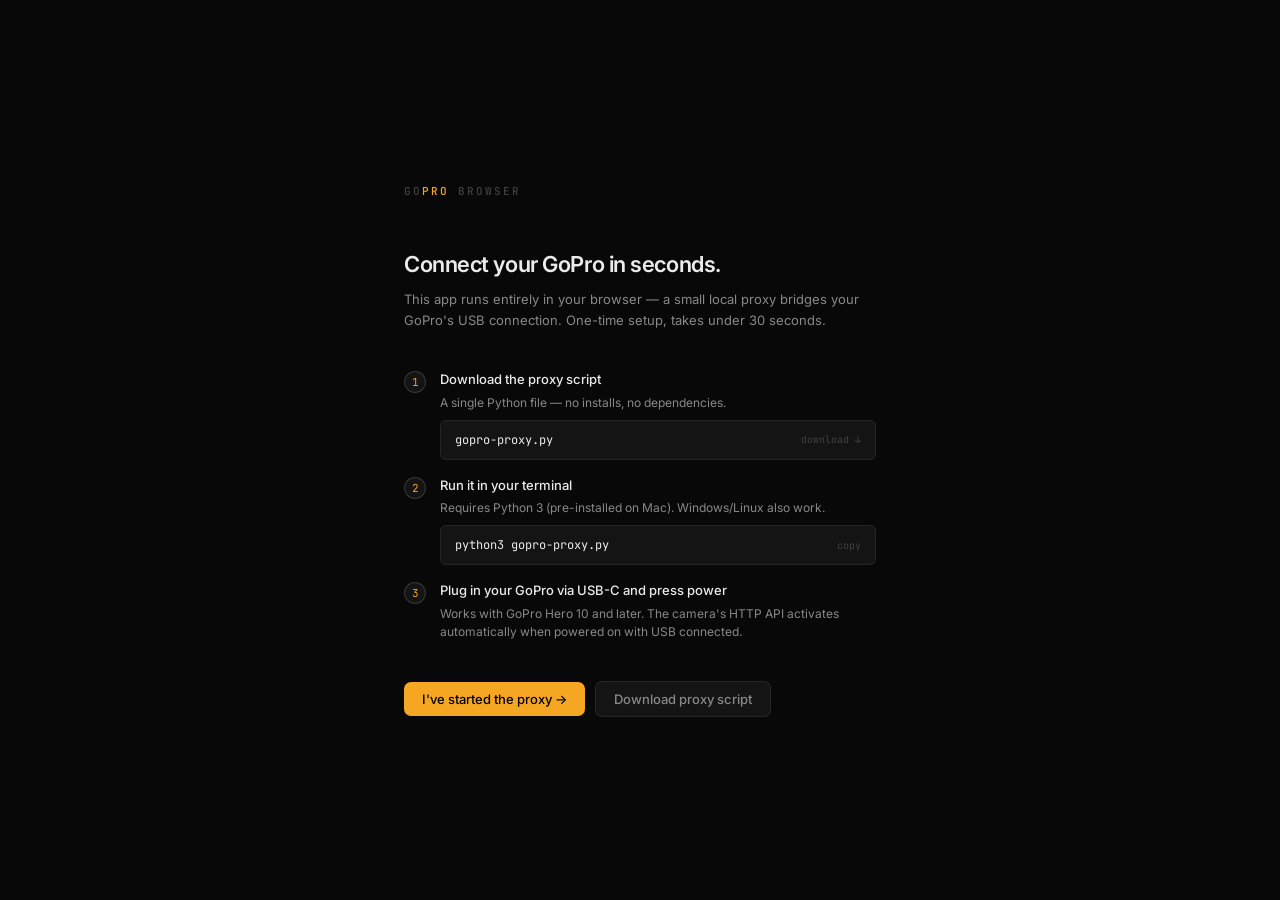
==== gopro-browser.html @ 542e5ae2 "Initial commit: GoPro Browser" ====
<!DOCTYPE html>
<html lang="en">
<head>
<meta charset="UTF-8">
<meta name="viewport" content="width=device-width, initial-scale=1.0">
<title>GoPro Browser</title>
<link rel="preconnect" href="https://fonts.googleapis.com">
<link href="https://fonts.googleapis.com/css2?family=Inter:wght@300;400;500;600&family=JetBrains+Mono:wght@300;400;500&display=swap" rel="stylesheet">
<style>
*,*::before,*::after{box-sizing:border-box;margin:0;padding:0}
:root{
  --bg:#080808;--surface:#0e0e0e;--elevated:#141414;--raised:#1a1a1a;
  --border:rgba(255,255,255,0.07);--border-hi:rgba(255,255,255,0.14);
  --text:#ebebeb;--text2:#888;--text3:#404040;
  --accent:#f5a623;--accent-lo:rgba(245,166,35,0.1);--accent-md:rgba(245,166,35,0.22);
  --green:#34d399;--red:#f87171;--blue:#60a5fa;
  --sans:'Inter',system-ui,sans-serif;--mono:'JetBrains Mono','SF Mono',monospace;
}
html,body{height:100%;background:var(--bg);color:var(--text);font-family:var(--sans);font-size:13px;line-height:1.5;-webkit-font-smoothing:antialiased}
button{font-family:var(--sans);cursor:pointer}

/* APP */
#app{display:grid;grid-template-rows:52px 1fr;height:100vh;overflow:hidden}

/* TOPBAR */
#topbar{display:flex;align-items:center;gap:2px;padding:0 16px;border-bottom:1px solid var(--border);background:var(--surface);user-select:none;z-index:10;flex-shrink:0}
#logo{display:flex;align-items:center;gap:8px;font-family:var(--mono);font-size:11px;font-weight:500;letter-spacing:.12em;color:var(--text);margin-right:12px;flex-shrink:0}
#logo .dot{width:7px;height:7px;border-radius:50%;background:var(--text3);transition:background .4s;flex-shrink:0}
#logo .dot.live{background:var(--accent);animation:pulse 2s ease-in-out infinite}
@keyframes pulse{0%,100%{box-shadow:0 0 0 0 rgba(245,166,35,.4)}50%{box-shadow:0 0 0 5px rgba(245,166,35,0)}}
.tb-sep{width:1px;height:18px;background:var(--border);margin:0 8px;flex-shrink:0}
#conn-status{display:flex;align-items:center;gap:6px;font-size:12px;color:var(--text2)}
#conn-status .indicator{width:5px;height:5px;border-radius:50%;background:var(--text3);transition:background .3s}
#conn-status.connected .indicator{background:var(--green);box-shadow:0 0 8px rgba(52,211,153,.5)}
#conn-status.error .indicator{background:var(--red)}
#conn-status.connected #conn-label{color:var(--text)}
#conn-status.error #conn-label{color:var(--red)}

/* LIVE STATUS (topbar) */
#live-status{display:none;align-items:center;gap:0;margin:0 4px}
#live-status.show{display:flex}
.live-chip{display:flex;align-items:center;gap:5px;font-family:var(--mono);font-size:10px;color:var(--text2);padding:3px 8px;border-radius:4px}
.live-chip.rec-active{color:var(--red)}
.rec-dot{width:6px;height:6px;border-radius:50%;background:var(--text3)}
.rec-dot.active{background:var(--red);animation:blink 1s step-end infinite}
@keyframes blink{0%,100%{opacity:1}50%{opacity:.3}}
.live-sep{width:1px;height:12px;background:var(--border);margin:0 2px}

.tb-spacer{flex:1}
.tb-btn{display:flex;align-items:center;gap:5px;font-size:12px;color:var(--text2);background:none;border:none;padding:6px 10px;border-radius:6px;transition:all .15s;white-space:nowrap}
.tb-btn:hover{color:var(--text);background:var(--elevated)}
.tb-btn.primary{color:#000;background:var(--accent);font-weight:500}
.tb-btn.primary:hover{background:#e89b1a}
.tb-btn.danger{color:var(--red);border:1px solid rgba(248,113,113,.2)}
.tb-btn.danger:hover{background:rgba(248,113,113,.08)}
.tb-btn svg{width:13px;height:13px;flex-shrink:0}
.tb-btn:disabled{opacity:.3;cursor:not-allowed}
#btn-shutter{color:var(--red);border:1px solid rgba(248,113,113,.25)}
#btn-shutter:hover{background:rgba(248,113,113,.08)}
#btn-shutter.recording{background:var(--red);color:#fff;border-color:transparent}
#btn-shutter.recording:hover{background:#e05252}

/* MAIN */
#main{display:grid;grid-template-columns:204px 1fr;overflow:hidden}

/* SIDEBAR */
#sidebar{border-right:1px solid var(--border);background:var(--surface);display:flex;flex-direction:column;overflow:hidden}
.sb-section{padding:16px 14px 10px}
.sb-label{font-size:10px;font-weight:600;text-transform:uppercase;letter-spacing:.1em;color:var(--text3);margin-bottom:8px}
.sb-row{display:flex;justify-content:space-between;align-items:center;padding:4px 0}
.sb-row .k{font-size:12px;color:var(--text2)}
.sb-row .v{font-family:var(--mono);font-size:11px;color:var(--text)}
.sb-div{height:1px;background:var(--border)}

/* STORAGE VIZ */
#storage-wrap{padding:12px 14px 10px}
#storage-bar{height:4px;background:var(--elevated);border-radius:99px;overflow:hidden;display:flex;margin-bottom:8px}
#sb-vid-bar{background:var(--blue);height:100%;transition:width .5s}
#sb-pic-bar{background:var(--green);height:100%;transition:width .5s}
#sb-lrv-bar{background:var(--accent);height:100%;transition:width .5s}
#storage-legend{display:flex;flex-direction:column;gap:3px}
.storage-row{display:flex;justify-content:space-between;font-family:var(--mono);font-size:10px;color:var(--text2)}
.storage-dot{display:inline-block;width:6px;height:6px;border-radius:50%;margin-right:4px;vertical-align:middle}

/* FILTER */
#filter-bar{padding:10px 10px 8px}
.filter-btn{display:flex;align-items:center;justify-content:space-between;width:100%;padding:6px 8px;border-radius:6px;cursor:pointer;background:none;border:none;color:var(--text2);font-family:var(--sans);font-size:12px;text-align:left;transition:all .12s;margin-bottom:1px}
.filter-btn:hover{background:var(--elevated);color:var(--text)}
.filter-btn.active{background:var(--accent-lo);color:var(--accent)}
.filter-btn .count{font-family:var(--mono);font-size:10px;color:var(--text3)}
.filter-btn.active .count{color:var(--accent)}

/* SIDEBAR BOTTOM */
#sb-bottom{margin-top:auto;padding:12px 14px;border-top:1px solid var(--border);font-family:var(--mono);font-size:10px;color:var(--text3);line-height:1.9}
#sb-bottom a{color:var(--text3);text-decoration:none}
#sb-bottom a:hover{color:var(--text2)}

/* CONTENT */
#content{display:flex;flex-direction:column;overflow:hidden;background:var(--bg)}

/* SELECTION BAR */
#sel-bar{display:none;align-items:center;gap:8px;padding:7px 16px;background:var(--accent-lo);border-bottom:1px solid var(--accent-md);flex-shrink:0}
#sel-bar.show{display:flex}
.sel-count{font-size:12px;color:var(--accent);font-weight:500;margin-right:auto}
.sel-btn{font-size:11px;background:none;border-radius:5px;padding:4px 10px;transition:all .12s;border:1px solid var(--border)}
.sel-btn.dl{color:var(--accent);border-color:var(--accent-md)}
.sel-btn.dl:hover{background:var(--accent-md)}
.sel-btn.del{color:var(--red);border-color:rgba(248,113,113,.25)}
.sel-btn.del:hover{background:rgba(248,113,113,.08)}
.sel-btn.clr{color:var(--text2)}
.sel-btn.clr:hover{color:var(--text)}
#prefix-wrap{display:flex;align-items:center;gap:6px}
#prefix-wrap label{font-size:11px;color:var(--text2)}
#dl-prefix{background:var(--elevated);border:1px solid var(--border);color:var(--text);font-family:var(--mono);font-size:11px;padding:3px 7px;border-radius:4px;outline:none;width:130px}
#dl-prefix:focus{border-color:var(--accent)}

/* TOOLBAR */
#toolbar{display:flex;align-items:center;gap:5px;padding:9px 14px;border-bottom:1px solid var(--border);background:var(--surface);flex-shrink:0}
#search-wrap{position:relative;flex:1;max-width:240px}
#search-wrap svg{position:absolute;left:9px;top:50%;transform:translateY(-50%);width:12px;height:12px;color:var(--text3);pointer-events:none}
#search{width:100%;background:var(--elevated);border:1px solid var(--border);color:var(--text);font-family:var(--sans);font-size:12px;padding:5px 9px 5px 28px;border-radius:6px;outline:none;transition:border-color .15s}
#search:focus{border-color:var(--border-hi)}
#search::placeholder{color:var(--text3)}
.sort-btn{font-size:12px;background:none;border:1px solid transparent;color:var(--text2);padding:5px 9px;border-radius:6px;transition:all .12s}
.sort-btn:hover{color:var(--text);background:var(--elevated)}
.sort-btn.active{color:var(--text);background:var(--elevated);border-color:var(--border)}
#view-toggle{display:flex;gap:1px;margin-left:auto}
.view-btn{background:none;border:none;color:var(--text3);padding:5px 7px;cursor:pointer;border-radius:5px;transition:all .12s;line-height:0}
.view-btn svg{width:14px;height:14px}
.view-btn:hover{color:var(--text2)}
.view-btn.active{color:var(--text);background:var(--elevated)}

/* MEDIA WRAP */
#media-wrap{flex:1;overflow-y:auto;padding:16px}
#media-wrap::-webkit-scrollbar{width:4px}
#media-wrap::-webkit-scrollbar-thumb{background:var(--elevated);border-radius:99px}

/* FLAT GRID */
#media-grid{display:grid;grid-template-columns:repeat(auto-fill,minmax(175px,1fr));gap:10px}
#media-grid.list-view{grid-template-columns:1fr;gap:1px}
#media-grid.hidden{display:none}

/* FILE CARD */
.media-card{position:relative;border-radius:8px;overflow:hidden;border:1px solid transparent;cursor:pointer;background:var(--elevated);transition:border-color .15s,transform .15s,box-shadow .15s;animation:fadeUp .2s ease both}
.media-card:hover{border-color:var(--border-hi);transform:translateY(-2px);box-shadow:0 8px 28px rgba(0,0,0,.55)}
.media-card.selected{border-color:var(--accent);box-shadow:0 0 0 1px var(--accent)}
@keyframes fadeUp{from{opacity:0;transform:translateY(6px)}to{opacity:1;transform:translateY(0)}}
.card-thumb{width:100%;aspect-ratio:16/9;background:var(--surface);display:flex;align-items:center;justify-content:center;position:relative;overflow:hidden}
.card-thumb img{width:100%;height:100%;object-fit:cover;display:block}
.card-thumb .no-thumb{display:flex;flex-direction:column;align-items:center;gap:5px;color:var(--text3)}
.card-thumb .no-thumb svg{width:22px;height:22px}
.card-type-badge{position:absolute;top:6px;right:6px;font-family:var(--mono);font-size:8px;font-weight:500;letter-spacing:.06em;padding:2px 5px;border-radius:3px;text-transform:uppercase;backdrop-filter:blur(8px)}
.card-type-badge.mp4{background:rgba(96,165,250,.9);color:#fff}
.card-type-badge.jpg,.card-type-badge.jpeg{background:rgba(52,211,153,.9);color:#fff}
.card-type-badge.lrv{background:rgba(251,191,36,.9);color:#000}
.card-info{padding:9px 11px 10px}
.card-name{font-family:var(--mono);font-size:11px;color:var(--text);white-space:nowrap;overflow:hidden;text-overflow:ellipsis;margin-bottom:3px}
.card-meta{display:flex;justify-content:space-between;font-size:11px;color:var(--text2)}

/* LIST VIEW */
#media-grid.list-view .media-card{border-radius:3px;background:transparent;border-color:transparent}
#media-grid.list-view .media-card:hover{background:var(--elevated);transform:none;box-shadow:none;border-color:transparent}
#media-grid.list-view .card-inner{display:flex;align-items:center;gap:10px;padding:7px 10px}
#media-grid.list-view .card-thumb{width:60px;height:34px;aspect-ratio:unset;flex-shrink:0;border-radius:3px}
#media-grid.list-view .card-info{flex:1;padding:0;min-width:0}
#media-grid.list-view .card-name{font-size:12px;margin-bottom:2px}
#media-grid.list-view .card-type-badge{position:static;flex-shrink:0}
#media-grid.list-view .card-actions{display:flex;gap:5px;flex-shrink:0}
.inline-btn{font-family:var(--mono);font-size:10px;background:var(--elevated);border:1px solid var(--border);color:var(--text2);padding:3px 8px;border-radius:4px;transition:all .12s}
.inline-btn:hover{color:var(--text);border-color:var(--border-hi)}
.inline-btn.dl{color:var(--accent);border-color:var(--accent-md);background:var(--accent-lo)}
.inline-btn.del{color:var(--red);border-color:rgba(248,113,113,.2)}

/* SESSION CARDS (grouped view) */
#media-grid.grouped-view{grid-template-columns:1fr;gap:0}
.date-group{margin-bottom:24px}
.date-header{display:flex;align-items:center;gap:10px;margin-bottom:12px;padding:0 2px}
.date-label{font-size:11px;font-weight:600;color:var(--text2);letter-spacing:.04em}
.date-line{flex:1;height:1px;background:var(--border)}
.date-meta-label{font-family:var(--mono);font-size:10px;color:var(--text3)}
.session-grid{display:grid;grid-template-columns:repeat(auto-fill,minmax(175px,1fr));gap:10px}

.session-card{position:relative;border-radius:8px;overflow:visible;border:1px solid transparent;cursor:pointer;background:var(--elevated);transition:border-color .15s,transform .15s,box-shadow .15s;animation:fadeUp .2s ease both}
.session-card:hover{border-color:var(--border-hi);transform:translateY(-2px);box-shadow:0 8px 28px rgba(0,0,0,.55)}
.session-card-inner{border-radius:8px;overflow:hidden;position:relative}
.session-card::before{content:'';position:absolute;bottom:-4px;left:4px;right:-4px;height:100%;background:var(--raised);border:1px solid var(--border);border-radius:8px;z-index:-1}
.session-card::after{content:'';position:absolute;bottom:-7px;left:7px;right:-7px;height:100%;background:var(--surface);border:1px solid var(--border);border-radius:8px;z-index:-2}
.session-thumb{width:100%;aspect-ratio:16/9;object-fit:cover;display:block;background:var(--surface)}
.session-no-thumb{width:100%;aspect-ratio:16/9;display:flex;align-items:center;justify-content:center;background:var(--surface);color:var(--text3)}
.session-no-thumb svg{width:24px;height:24px}
.chapter-badge{position:absolute;top:6px;left:6px;background:rgba(0,0,0,.75);color:#fff;font-family:var(--mono);font-size:8px;padding:2px 6px;border-radius:3px;backdrop-filter:blur(4px)}
.session-info{padding:9px 11px 10px}
.session-name-text{font-family:var(--mono);font-size:11px;color:var(--text);white-space:nowrap;overflow:hidden;text-overflow:ellipsis;margin-bottom:3px;cursor:text;display:block}
.session-name-text:hover{color:var(--accent)}
.session-name-input{font-family:var(--mono);font-size:11px;color:var(--text);background:var(--surface);border:1px solid var(--accent);border-radius:4px;padding:1px 5px;outline:none;width:100%;margin-bottom:3px}
.session-meta{display:flex;justify-content:space-between;font-size:11px;color:var(--text2)}

/* BACK BUTTON (session drill-down) */
#back-btn{display:none;align-items:center;gap:6px;font-size:12px;color:var(--text2);background:none;border:none;padding:5px 8px;border-radius:5px;transition:all .12s}
#back-btn:hover{color:var(--text);background:var(--elevated)}
#back-btn.show{display:flex}
#breadcrumb{font-size:12px;color:var(--text2);font-family:var(--mono)}

/* EMPTY STATE */
#empty-state{display:flex;flex-direction:column;align-items:center;justify-content:center;height:100%;gap:14px;text-align:center;padding:40px}
#empty-state.hidden{display:none}
.empty-icon{width:44px;height:44px;opacity:.1}
.empty-title{font-size:13px;font-weight:500;color:var(--text)}
.empty-sub{font-size:12px;color:var(--text2);max-width:320px;line-height:1.7}
.code-block{background:var(--elevated);border:1px solid var(--border);border-left:2px solid var(--accent);padding:12px 14px;border-radius:7px;font-family:var(--mono);font-size:11px;color:var(--text2);text-align:left;line-height:1.9;max-width:340px;width:100%}
.code-block .cmd{color:var(--text)}
.code-block .comment{color:var(--text3)}

/* STATUS BAR */
#statusbar{display:flex;align-items:center;gap:10px;padding:5px 16px;border-top:1px solid var(--border);background:var(--surface);font-family:var(--mono);font-size:10px;color:var(--text3);flex-shrink:0}
#statusbar .sep{width:1px;height:10px;background:var(--border)}

/* DOWNLOAD TRAY */
#dl-tray{position:fixed;bottom:0;right:0;width:340px;background:var(--surface);border:1px solid var(--border-hi);border-bottom:none;border-radius:10px 0 0 0;z-index:200;transform:translateY(100%);transition:transform .25s cubic-bezier(.34,1.56,.64,1)}
#dl-tray.open{transform:translateY(0)}
#dl-tray-header{display:flex;align-items:center;justify-content:space-between;padding:10px 14px 8px;border-bottom:1px solid var(--border);cursor:pointer}
#dl-tray-title{font-size:12px;font-weight:500;color:var(--text)}
#dl-tray-sub{font-family:var(--mono);font-size:10px;color:var(--text2)}
.tray-hdr-right{display:flex;align-items:center;gap:8px}
.tray-btn{font-family:var(--mono);font-size:10px;color:var(--text2);background:none;border:none;padding:2px 6px;border-radius:3px;transition:all .12s}
.tray-btn:hover{color:var(--text);background:var(--elevated)}
#dl-tray-list{max-height:200px;overflow-y:auto;padding:6px 0}
#dl-tray-list::-webkit-scrollbar{width:3px}
#dl-tray-list::-webkit-scrollbar-thumb{background:var(--border-hi);border-radius:99px}
.dl-item{display:flex;align-items:center;gap:8px;padding:6px 14px;transition:background .12s}
.dl-item:hover{background:var(--elevated)}
.dl-item-icon{width:8px;height:8px;border-radius:50%;flex-shrink:0}
.dl-item-icon.queued{background:var(--text3)}
.dl-item-icon.active{background:var(--accent);animation:blink 1s step-end infinite}
.dl-item-icon.done{background:var(--green)}
.dl-item-icon.error{background:var(--red)}
.dl-item-icon.cancelled{background:var(--text3)}
.dl-item-name{flex:1;font-family:var(--mono);font-size:10px;color:var(--text);white-space:nowrap;overflow:hidden;text-overflow:ellipsis}
.dl-item-prog-wrap{width:60px;height:2px;background:var(--elevated);border-radius:99px;overflow:hidden;flex-shrink:0}
.dl-item-prog{height:100%;background:var(--accent);border-radius:99px;transition:width .2s}
.dl-item-pct{font-family:var(--mono);font-size:10px;color:var(--text2);width:30px;text-align:right;flex-shrink:0}
.dl-item-cancel{font-size:10px;color:var(--text3);background:none;border:none;padding:0 2px;line-height:1;flex-shrink:0}
.dl-item-cancel:hover{color:var(--red)}

/* DETAIL MODAL */
#detail-overlay{position:fixed;inset:0;z-index:100;background:rgba(0,0,0,.85);backdrop-filter:blur(12px);display:flex;align-items:center;justify-content:center;opacity:0;pointer-events:none;transition:opacity .2s;padding:20px}
#detail-overlay.open{opacity:1;pointer-events:all}
#detail-panel{background:var(--surface);border:1px solid var(--border-hi);border-radius:12px;width:100%;max-width:920px;max-height:calc(100vh - 40px);display:flex;flex-direction:column;transform:scale(.97) translateY(8px);transition:transform .22s cubic-bezier(.34,1.56,.64,1);overflow:hidden;box-shadow:0 40px 80px rgba(0,0,0,.7)}
#detail-overlay.open #detail-panel{transform:scale(1) translateY(0)}
#detail-header{display:flex;align-items:center;justify-content:space-between;padding:13px 16px;border-bottom:1px solid var(--border);flex-shrink:0;gap:10px}
#detail-filename{font-family:var(--mono);font-size:12px;color:var(--text);white-space:nowrap;overflow:hidden;text-overflow:ellipsis}
.detail-hdr-right{display:flex;align-items:center;gap:6px;flex-shrink:0}
.icon-btn{background:var(--elevated);border:1px solid var(--border);color:var(--text2);padding:5px 7px;border-radius:6px;transition:all .12s;line-height:0}
.icon-btn:hover{color:var(--text);border-color:var(--border-hi)}
.icon-btn.active{color:var(--accent);border-color:var(--accent-md);background:var(--accent-lo)}
.icon-btn svg{width:13px;height:13px}
#detail-body{display:grid;grid-template-columns:1fr 216px;overflow:hidden;flex:1;min-height:0}
#detail-preview{background:#000;display:flex;align-items:center;justify-content:center;position:relative;overflow:hidden;min-height:300px}
#detail-preview img{max-width:100%;max-height:100%;object-fit:contain;display:block}
#detail-preview .no-preview{display:flex;flex-direction:column;align-items:center;gap:10px;color:var(--text3);font-size:12px}
#detail-preview .no-preview svg{width:36px;height:36px;opacity:.2}
/* photo navigation */
.detail-nav{position:absolute;top:50%;transform:translateY(-50%);background:rgba(0,0,0,.5);border:none;color:#fff;width:36px;height:36px;border-radius:50%;display:flex;align-items:center;justify-content:center;cursor:pointer;transition:background .15s;z-index:2}
.detail-nav:hover{background:rgba(0,0,0,.75)}
.detail-nav.prev{left:10px}
.detail-nav.next{right:10px}
.detail-nav svg{width:14px;height:14px}
/* video overlay controls */
#video-overlay{position:absolute;bottom:0;left:0;right:0;display:flex;align-items:center;gap:8px;padding:8px 12px;background:linear-gradient(transparent,rgba(0,0,0,.6));opacity:0;transition:opacity .2s}
#detail-preview:hover #video-overlay{opacity:1}
.video-ovl-btn{font-family:var(--mono);font-size:9px;color:rgba(255,255,255,.7);background:rgba(255,255,255,.1);border:1px solid rgba(255,255,255,.15);padding:3px 7px;border-radius:4px;transition:all .12s;white-space:nowrap}
.video-ovl-btn:hover{color:#fff;background:rgba(255,255,255,.2)}
.video-ovl-btn.red{color:var(--red);border-color:rgba(248,113,113,.3)}
/* clip controls */
#clip-controls{position:absolute;bottom:0;left:0;right:0;background:var(--surface);border-top:1px solid var(--border);padding:10px 14px;display:none;flex-direction:column;gap:8px;z-index:5}
#clip-controls.show{display:flex}
.clip-row{display:flex;align-items:center;gap:8px}
.clip-input{font-family:var(--mono);font-size:11px;background:var(--elevated);border:1px solid var(--border);color:var(--text);padding:4px 8px;border-radius:5px;outline:none;width:70px}
.clip-input:focus{border-color:var(--accent)}
.clip-label{font-size:11px;color:var(--text2)}
/* meta panel */
#detail-meta{border-left:1px solid var(--border);padding:16px 14px;overflow-y:auto;display:flex;flex-direction:column;gap:18px}
#detail-meta::-webkit-scrollbar{width:3px}
#detail-meta::-webkit-scrollbar-thumb{background:var(--border-hi);border-radius:99px}
.meta-group-title{font-size:10px;font-weight:600;text-transform:uppercase;letter-spacing:.1em;color:var(--text3);margin-bottom:10px;padding-bottom:6px;border-bottom:1px solid var(--border)}
.meta-row{padding:5px 0;border-bottom:1px solid var(--border)}
.meta-row:last-child{border:none}
.meta-k{font-size:10px;color:var(--text3);text-transform:uppercase;letter-spacing:.07em;margin-bottom:1px}
.meta-v{font-family:var(--mono);font-size:11px;color:var(--text);word-break:break-all}
#detail-actions{display:flex;flex-direction:column;gap:6px}
.action-btn{display:flex;align-items:center;justify-content:center;gap:6px;font-size:12px;font-weight:500;padding:9px;border-radius:7px;transition:all .15s}
.action-btn svg{width:12px;height:12px}
.action-btn.download{background:var(--accent);color:#000;border:none}
.action-btn.download:hover{background:#e89b1a}
.action-btn.download-lrv{background:rgba(251,191,36,.08);color:#c49820;border:1px solid rgba(251,191,36,.22)}
.action-btn.download-lrv:hover{background:rgba(251,191,36,.15)}
.action-btn.del{background:rgba(248,113,113,.08);color:var(--red);border:1px solid rgba(248,113,113,.2)}
.action-btn.del:hover{background:rgba(248,113,113,.15)}

/* SETTINGS / CHECKLIST / SHARE MODALS */
.modal-overlay{position:fixed;inset:0;z-index:150;background:rgba(0,0,0,.8);backdrop-filter:blur(10px);display:flex;align-items:center;justify-content:center;opacity:0;pointer-events:none;transition:opacity .2s}
.modal-overlay.open{opacity:1;pointer-events:all}
.modal-panel{background:var(--surface);border:1px solid var(--border-hi);border-radius:12px;width:100%;max-width:400px;overflow:hidden;box-shadow:0 32px 64px rgba(0,0,0,.6);transform:scale(.97) translateY(6px);transition:transform .2s}
.modal-overlay.open .modal-panel{transform:scale(1) translateY(0)}
.modal-header{display:flex;align-items:center;justify-content:space-between;padding:14px 16px;border-bottom:1px solid var(--border)}
.modal-title{font-size:13px;font-weight:500;color:var(--text)}
.modal-body{padding:16px}
.settings-row{display:flex;justify-content:space-between;align-items:center;padding:8px 0;border-bottom:1px solid var(--border)}
.settings-row:last-child{border:none}
.settings-k{font-size:12px;color:var(--text2)}
.settings-v{font-family:var(--mono);font-size:12px;color:var(--text);font-weight:500}
.settings-v.recording{color:var(--red)}
.check-item{display:flex;align-items:center;gap:10px;padding:9px 12px;border-radius:7px;margin-bottom:4px}
.check-item.pass{background:rgba(52,211,153,.07)}
.check-item.fail{background:rgba(248,113,113,.07)}
.check-item.warn{background:rgba(245,166,35,.07)}
.check-item .check-icon{font-size:13px;width:18px;text-align:center;flex-shrink:0}
.check-item.pass .check-icon{color:var(--green)}
.check-item.fail .check-icon{color:var(--red)}
.check-item.warn .check-icon{color:var(--accent)}
.check-label{flex:1;font-size:12px;color:var(--text)}
.check-detail{font-family:var(--mono);font-size:11px;color:var(--text2)}
.share-url-box{background:var(--elevated);border:1px solid var(--border);border-radius:7px;padding:12px 14px;font-family:var(--mono);font-size:13px;color:var(--text);text-align:center;margin-bottom:12px;word-break:break-all}
.share-instructions{font-size:12px;color:var(--text2);line-height:1.7;margin-bottom:14px}
.modal-btn{width:100%;padding:10px;border-radius:7px;font-size:12px;font-weight:500;border:none;cursor:pointer;transition:all .15s}
.modal-btn.primary{background:var(--accent);color:#000}
.modal-btn.primary:hover{background:#e89b1a}
.modal-btn.secondary{background:var(--elevated);color:var(--text);border:1px solid var(--border)}
.modal-btn.secondary:hover{border-color:var(--border-hi)}

/* SKELETON */
.skeleton{background:linear-gradient(90deg,var(--elevated) 25%,rgba(255,255,255,.04) 50%,var(--elevated) 75%);background-size:300%;animation:shimmer 1.6s infinite}
@keyframes shimmer{from{background-position:200% 0}to{background-position:-200% 0}}

/* TOAST */
#toast{position:fixed;bottom:32px;left:50%;transform:translateX(-50%) translateY(8px);background:var(--elevated);border:1px solid var(--border-hi);font-size:12px;color:var(--text);padding:8px 16px;border-radius:8px;opacity:0;transition:all .2s;pointer-events:none;z-index:999;white-space:nowrap;box-shadow:0 8px 24px rgba(0,0,0,.5)}
#toast.show{opacity:1;transform:translateX(-50%) translateY(0)}
#toast.green{color:var(--green);border-color:rgba(52,211,153,.25)}
#toast.red{color:var(--red);border-color:rgba(248,113,113,.25)}

/* SPLASH */
#splash{position:fixed;inset:0;background:var(--bg);z-index:9999;display:flex;align-items:center;justify-content:center;flex-direction:column;gap:0}
#splash.hidden{display:none}
.splash-inner{width:100%;max-width:520px;padding:0 24px}
.splash-logo{font-family:var(--mono);font-size:11px;font-weight:500;letter-spacing:.18em;color:var(--text3);margin-bottom:48px}
.splash-logo span{color:var(--accent)}
.splash-title{font-size:22px;font-weight:600;letter-spacing:-.02em;color:var(--text);margin-bottom:8px}
.splash-sub{font-size:13px;color:var(--text2);margin-bottom:40px;line-height:1.6}
.splash-steps{display:flex;flex-direction:column;gap:16px;margin-bottom:40px}
.splash-step{display:flex;align-items:flex-start;gap:14px}
.splash-step-num{width:22px;height:22px;border-radius:50%;background:var(--elevated);border:1px solid var(--border-hi);display:flex;align-items:center;justify-content:center;font-family:var(--mono);font-size:11px;color:var(--accent);flex-shrink:0;margin-top:1px}
.splash-step-body{flex:1}
.splash-step-label{font-size:13px;font-weight:500;color:var(--text);margin-bottom:4px}
.splash-step-desc{font-size:12px;color:var(--text2);line-height:1.5}
.splash-code{background:var(--elevated);border:1px solid var(--border);border-radius:6px;padding:10px 14px;font-family:var(--mono);font-size:12px;color:var(--text);margin-top:8px;display:flex;align-items:center;justify-content:space-between;gap:8px;cursor:pointer;transition:border-color .15s}
.splash-code:hover{border-color:var(--border-hi)}
.splash-code-copy{font-size:10px;color:var(--text3);flex-shrink:0}
.splash-actions{display:flex;gap:10px;align-items:center}
.splash-btn{display:flex;align-items:center;gap:6px;padding:9px 18px;border-radius:7px;font-size:13px;font-weight:500;border:none;cursor:pointer;transition:all .15s}
.splash-btn.primary{background:var(--accent);color:#000}
.splash-btn.primary:hover{background:#e89b1a}
.splash-btn.secondary{background:var(--elevated);color:var(--text2);border:1px solid var(--border)}
.splash-btn.secondary:hover{color:var(--text);border-color:var(--border-hi)}
.splash-checking{font-size:12px;color:var(--text3);display:flex;align-items:center;gap:6px}
.splash-dot-spin{width:8px;height:8px;border-radius:50%;border:1.5px solid var(--text3);border-top-color:var(--accent);animation:spin .7s linear infinite}
@keyframes spin{to{transform:rotate(360deg)}}
</style>
</head>
<body>

<!-- SPLASH / SETUP SCREEN -->
<div id="splash">
  <div class="splash-inner">
    <div class="splash-logo">GO<span>PRO</span> BROWSER</div>
    <div class="splash-title">Connect your GoPro in seconds.</div>
    <div class="splash-sub">This app runs entirely in your browser — a small local proxy bridges your GoPro's USB connection. One-time setup, takes under 30 seconds.</div>
    <div class="splash-steps">
      <div class="splash-step">
        <div class="splash-step-num">1</div>
        <div class="splash-step-body">
          <div class="splash-step-label">Download the proxy script</div>
          <div class="splash-step-desc">A single Python file — no installs, no dependencies.</div>
          <div class="splash-code" onclick="downloadProxy()"><span>gopro-proxy.py</span><span class="splash-code-copy">download ↓</span></div>
        </div>
      </div>
      <div class="splash-step">
        <div class="splash-step-num">2</div>
        <div class="splash-step-body">
          <div class="splash-step-label">Run it in your terminal</div>
          <div class="splash-step-desc">Requires Python 3 (pre-installed on Mac). Windows/Linux also work.</div>
          <div class="splash-code" onclick="copyCmd(this)"><span>python3 gopro-proxy.py</span><span class="splash-code-copy">copy</span></div>
        </div>
      </div>
      <div class="splash-step">
        <div class="splash-step-num">3</div>
        <div class="splash-step-body">
          <div class="splash-step-label">Plug in your GoPro via USB-C and press power</div>
          <div class="splash-step-desc">Works with GoPro Hero 10 and later. The camera's HTTP API activates automatically when powered on with USB connected.</div>
        </div>
      </div>
    </div>
    <div class="splash-actions">
      <button class="splash-btn primary" onclick="checkProxy()">
        <div class="splash-dot-spin" id="splash-spin" style="display:none"></div>
        I've started the proxy →
      </button>
      <button class="splash-btn secondary" onclick="downloadProxy()">Download proxy script</button>
    </div>
    <div id="splash-error" style="margin-top:14px;font-size:12px;color:var(--red);display:none">
      Proxy not detected at localhost:8765. Make sure the terminal shows "Serving on → http://localhost:8765" then try again.
    </div>
  </div>
</div>

<div id="app">

  <!-- TOPBAR -->
  <div id="topbar">
    <div id="logo"><div class="dot" id="logo-dot"></div>GOPRO</div>
    <div class="tb-sep"></div>
    <div id="conn-status">
      <div class="indicator"></div>
      <span id="conn-label">Not connected</span>
    </div>
    <!-- live status -->
    <div id="live-status">
      <div class="tb-sep"></div>
      <div class="live-chip" id="live-rec-chip">
        <div class="rec-dot" id="rec-dot"></div>
        <span id="live-rec-label">IDLE</span>
      </div>
      <div class="live-sep"></div>
      <div class="live-chip"><span id="live-batt">—</span></div>
      <div class="live-sep"></div>
      <div class="live-chip"><span id="live-time">—</span></div>
    </div>
    <div class="tb-spacer"></div>
    <button class="tb-btn" id="btn-shutter" onclick="toggleShutter()" disabled style="display:none">
      <svg viewBox="0 0 24 24" fill="currentColor"><circle cx="12" cy="12" r="8"/></svg>
      <span id="shutter-label">Record</span>
    </button>
    <button class="tb-btn" id="btn-last" onclick="openLastCaptured()" disabled title="Last captured">
      <svg viewBox="0 0 24 24" fill="none" stroke="currentColor" stroke-width="2"><polygon points="5 3 19 12 5 21 5 3"/></svg>
      Latest
    </button>
    <button class="tb-btn" id="btn-refresh" onclick="loadMedia()" disabled>
      <svg viewBox="0 0 24 24" fill="none" stroke="currentColor" stroke-width="2"><path d="M1 4v6h6M23 20v-6h-6"/><path d="M20.49 9A9 9 0 0 0 5.64 5.64L1 10m22 4-4.64 4.36A9 9 0 0 1 3.51 15"/></svg>
      Refresh
    </button>
    <button class="tb-btn" onclick="openSettings()">
      <svg viewBox="0 0 24 24" fill="none" stroke="currentColor" stroke-width="2"><circle cx="12" cy="12" r="3"/><path d="M19.4 15a1.65 1.65 0 0 0 .33 1.82l.06.06a2 2 0 0 1-2.83 2.83l-.06-.06a1.65 1.65 0 0 0-1.82-.33 1.65 1.65 0 0 0-1 1.51V21a2 2 0 0 1-4 0v-.09A1.65 1.65 0 0 0 9 19.4a1.65 1.65 0 0 0-1.82.33l-.06.06a2 2 0 0 1-2.83-2.83l.06-.06A1.65 1.65 0 0 0 4.68 15a1.65 1.65 0 0 0-1.51-1H3a2 2 0 0 1 0-4h.09A1.65 1.65 0 0 0 4.6 9a1.65 1.65 0 0 0-.33-1.82l-.06-.06a2 2 0 0 1 2.83-2.83l.06.06A1.65 1.65 0 0 0 9 4.68a1.65 1.65 0 0 0 1-1.51V3a2 2 0 0 1 4 0v.09a1.65 1.65 0 0 0 1 1.51 1.65 1.65 0 0 0 1.82-.33l.06-.06a2 2 0 0 1 2.83 2.83l-.06.06A1.65 1.65 0 0 0 19.4 9a1.65 1.65 0 0 0 1.51 1H21a2 2 0 0 1 0 4h-.09a1.65 1.65 0 0 0-1.51 1z"/></svg>
      Settings
    </button>
    <button class="tb-btn" onclick="openShare()">
      <svg viewBox="0 0 24 24" fill="none" stroke="currentColor" stroke-width="2"><circle cx="18" cy="5" r="3"/><circle cx="6" cy="12" r="3"/><circle cx="18" cy="19" r="3"/><line x1="8.59" y1="13.51" x2="15.42" y2="17.49"/><line x1="15.41" y1="6.51" x2="8.59" y2="10.49"/></svg>
      Share
    </button>
    <div class="tb-sep"></div>
    <button class="tb-btn primary" id="btn-connect" onclick="connectCamera()">Connect</button>
  </div>

  <!-- MAIN -->
  <div id="main">
    <!-- SIDEBAR -->
    <div id="sidebar">
      <div class="sb-section">
        <div class="sb-label">Camera</div>
        <div class="sb-row"><span class="k">Model</span><span class="v" id="s-model">—</span></div>
        <div class="sb-row"><span class="k">Firmware</span><span class="v" id="s-fw">—</span></div>
        <div class="sb-row"><span class="k">Battery</span><span class="v" id="s-batt">—</span></div>
        <div class="sb-row"><span class="k">SD Card</span><span class="v" id="s-sd">—</span></div>
      </div>
      <div class="sb-div"></div>
      <div id="storage-wrap">
        <div class="sb-label">Storage</div>
        <div id="storage-bar"><div id="sb-vid-bar" style="width:0%"></div><div id="sb-pic-bar" style="width:0%"></div><div id="sb-lrv-bar" style="width:0%"></div></div>
        <div id="storage-legend">
          <div class="storage-row"><span><span class="storage-dot" style="background:var(--blue)"></span>Video</span><span id="stor-vid">—</span></div>
          <div class="storage-row"><span><span class="storage-dot" style="background:var(--green)"></span>Photo</span><span id="stor-pic">—</span></div>
          <div class="storage-row"><span><span class="storage-dot" style="background:var(--accent)"></span>Proxy</span><span id="stor-lrv">—</span></div>
        </div>
      </div>
      <div class="sb-div"></div>
      <div class="sb-section" style="padding-bottom:6px">
        <div class="sb-label">Media</div>
        <div class="sb-row"><span class="k">Videos</span><span class="v" id="s-vids">0</span></div>
        <div class="sb-row"><span class="k">Photos</span><span class="v" id="s-pics">0</span></div>
        <div class="sb-row"><span class="k">Proxies</span><span class="v" id="s-lrv">0</span></div>
        <div class="sb-row"><span class="k">Total</span><span class="v" id="s-total">0</span></div>
      </div>
      <div class="sb-div"></div>
      <div id="filter-bar">
        <div class="sb-label" style="padding:0 6px 6px">Filter</div>
        <button class="filter-btn active" data-filter="all" onclick="setFilter('all',this)">All Files <span class="count" id="fc-all">0</span></button>
        <button class="filter-btn" data-filter="mp4" onclick="setFilter('mp4',this)">Videos <span class="count" id="fc-mp4">0</span></button>
        <button class="filter-btn" data-filter="jpg" onclick="setFilter('jpg',this)">Photos <span class="count" id="fc-jpg">0</span></button>
        <button class="filter-btn" data-filter="lrv" onclick="setFilter('lrv',this)">Proxies <span class="count" id="fc-lrv">0</span></button>
      </div>
      <div class="sb-div"></div>
      <div id="sb-bottom">
        <div>172.27.123.51:8080</div>
        <div>OpenGoPro v2.0</div>
        <div style="margin-top:4px"><a href="#" onclick="openChecklist();return false">↗ Pre-ride checklist</a></div>
        <div><a href="#" onclick="exportManifest();return false">↗ Export manifest</a></div>
      </div>
    </div>

    <!-- CONTENT -->
    <div id="content">
      <!-- SELECTION BAR -->
      <div id="sel-bar">
        <span class="sel-count" id="sel-count-label">0 selected</span>
        <div id="prefix-wrap"><label>Prefix:</label><input type="text" id="dl-prefix" placeholder="e.g. Ride_"></div>
        <button class="sel-btn dl" onclick="downloadSelected()">↓ Download</button>
        <button class="sel-btn del" onclick="deleteSelected()">🗑 Delete</button>
        <button class="sel-btn clr" onclick="clearSelection()">✕ Clear</button>
      </div>

      <!-- TOOLBAR -->
      <div id="toolbar">
        <button id="back-btn" onclick="closeSession()">
          <svg viewBox="0 0 24 24" fill="none" stroke="currentColor" stroke-width="2"><polyline points="15 18 9 12 15 6"/></svg>
          Back
        </button>
        <span id="breadcrumb"></span>
        <div id="search-wrap">
          <svg viewBox="0 0 24 24" fill="none" stroke="currentColor" stroke-width="2"><circle cx="11" cy="11" r="8"/><path d="m21 21-4.35-4.35"/></svg>
          <input type="text" id="search" placeholder="Search…" oninput="filterSearch(this.value)">
        </div>
        <button class="sort-btn active" id="sort-date" onclick="setSort('date',this)">Date ↓</button>
        <button class="sort-btn" id="sort-name" onclick="setSort('name',this)">Name</button>
        <button class="sort-btn" id="sort-size" onclick="setSort('size',this)">Size</button>
        <div id="view-toggle">
          <button class="view-btn active" id="vbtn-grid" title="Grid" onclick="setView('grid',this)">
            <svg viewBox="0 0 24 24" fill="none" stroke="currentColor" stroke-width="2"><rect x="3" y="3" width="7" height="7"/><rect x="14" y="3" width="7" height="7"/><rect x="3" y="14" width="7" height="7"/><rect x="14" y="14" width="7" height="7"/></svg>
          </button>
          <button class="view-btn" id="vbtn-list" title="List" onclick="setView('list',this)">
            <svg viewBox="0 0 24 24" fill="none" stroke="currentColor" stroke-width="2"><line x1="8" y1="6" x2="21" y2="6"/><line x1="8" y1="12" x2="21" y2="12"/><line x1="8" y1="18" x2="21" y2="18"/><line x1="3" y1="6" x2="3.01" y2="6"/><line x1="3" y1="12" x2="3.01" y2="12"/><line x1="3" y1="18" x2="3.01" y2="18"/></svg>
          </button>
          <button class="view-btn" id="vbtn-grouped" title="Grouped" onclick="setView('grouped',this)">
            <svg viewBox="0 0 24 24" fill="none" stroke="currentColor" stroke-width="2"><rect x="3" y="3" width="7" height="5"/><rect x="14" y="3" width="7" height="5"/><rect x="3" y="11" width="18" height="2"/><rect x="3" y="16" width="18" height="2"/></svg>
          </button>
        </div>
      </div>

      <!-- MEDIA AREA -->
      <div id="media-wrap">
        <div id="empty-state">
          <svg class="empty-icon" viewBox="0 0 24 24" fill="none" stroke="currentColor" stroke-width="1"><rect x="2" y="7" width="20" height="14" rx="2"/><path d="M16 7V5a2 2 0 0 0-2-2h-4a2 2 0 0 0-2 2v2"/><line x1="12" y1="12" x2="12" y2="16"/><line x1="10" y1="14" x2="14" y2="14"/></svg>
          <div class="empty-title" id="empty-title">Not connected</div>
          <div class="empty-sub" id="empty-sub">Plug in your GoPro Hero 10 via USB-C, press the power button, then click <strong>Connect</strong>.</div>
          <div class="code-block" id="setup-hint">
            <div class="comment"># Make sure the proxy is running:</div>
            <div><span class="cmd">python3 gopro-proxy.py</span></div>
            <div class="comment"># Then open localhost:8765</div>
          </div>
        </div>
        <div id="media-grid" class="hidden"></div>
      </div>

      <!-- STATUS BAR -->
      <div id="statusbar">
        <span id="sb-count">0 files</span>
        <span class="sep"></span>
        <span id="sb-filter">Showing all</span>
        <span class="sep"></span>
        <span id="sb-sort">by date</span>
        <span class="sep"></span>
        <span id="sb-viewed" style="color:var(--text3)">0 viewed</span>
      </div>
    </div>
  </div>
</div>

<!-- DOWNLOAD TRAY -->
<div id="dl-tray">
  <div id="dl-tray-header" onclick="toggleTray()">
    <div><div id="dl-tray-title">Downloads</div><div id="dl-tray-sub"></div></div>
    <div class="tray-hdr-right">
      <button class="tray-btn" onclick="event.stopPropagation();clearDoneDL()">Clear done</button>
      <button class="tray-btn" onclick="event.stopPropagation();toggleTray()">✕</button>
    </div>
  </div>
  <div id="dl-tray-list"></div>
</div>

<!-- DETAIL MODAL -->
<div id="detail-overlay" onclick="closeDetail(event)">
  <div id="detail-panel">
    <div id="detail-header">
      <span id="detail-filename">—</span>
      <div class="detail-hdr-right">
        <button class="icon-btn" id="btn-lrv-toggle" onclick="toggleLRV()" title="Play proxy (LRV)" style="display:none">
          <svg viewBox="0 0 24 24" fill="none" stroke="currentColor" stroke-width="2"><path d="M12 2L2 7l10 5 10-5-10-5z"/><path d="M2 17l10 5 10-5"/><path d="M2 12l10 5 10-5"/></svg>
        </button>
        <button class="icon-btn" id="btn-clip-toggle" onclick="toggleClip()" title="Clip trimmer" style="display:none">
          <svg viewBox="0 0 24 24" fill="none" stroke="currentColor" stroke-width="2"><circle cx="6" cy="6" r="3"/><circle cx="6" cy="18" r="3"/><line x1="20" y1="4" x2="8.12" y2="15.88"/><line x1="14.47" y1="14.48" x2="20" y2="20"/><line x1="8.12" y1="8.12" x2="12" y2="12"/></svg>
        </button>
        <button class="icon-btn" id="btn-hilight" onclick="addHilight()" title="Add HiLight tag" style="display:none">⚑</button>
        <button class="icon-btn" onclick="closeDetailBtn()">
          <svg viewBox="0 0 24 24" fill="none" stroke="currentColor" stroke-width="2"><line x1="18" y1="6" x2="6" y2="18"/><line x1="6" y1="6" x2="18" y2="18"/></svg>
        </button>
      </div>
    </div>
    <div id="detail-body">
      <div id="detail-preview">
        <button class="detail-nav prev" id="detail-prev" onclick="navigateDetail(-1)">
          <svg viewBox="0 0 24 24" fill="none" stroke="currentColor" stroke-width="2"><polyline points="15 18 9 12 15 6"/></svg>
        </button>
        <button class="detail-nav next" id="detail-next" onclick="navigateDetail(1)">
          <svg viewBox="0 0 24 24" fill="none" stroke="currentColor" stroke-width="2"><polyline points="9 18 15 12 9 6"/></svg>
        </button>
        <div id="video-overlay">
          <button class="video-ovl-btn" onclick="setClipPoint('start')">↦ Set In</button>
          <button class="video-ovl-btn" onclick="setClipPoint('end')">Set Out ↤</button>
          <button class="video-ovl-btn" onclick="document.querySelector('#detail-preview video')?.requestFullscreen()">⛶ Full</button>
        </div>
        <div id="clip-controls">
          <div class="clip-row">
            <span class="clip-label">In</span>
            <input type="number" class="clip-input" id="clip-start" placeholder="0" min="0" step="0.1">
            <span class="clip-label">Out</span>
            <input type="number" class="clip-input" id="clip-end" placeholder="end" min="0" step="0.1">
            <button class="video-ovl-btn" onclick="exportClip()" id="btn-export-clip">Export Clip</button>
          </div>
        </div>
      </div>
      <div id="detail-meta">
        <div class="meta-group">
          <div class="meta-group-title">File Info</div>
          <div class="meta-row"><div class="meta-k">Name</div><div class="meta-v" id="dm-name">—</div></div>
          <div class="meta-row"><div class="meta-k">Type</div><div class="meta-v" id="dm-type">—</div></div>
          <div class="meta-row"><div class="meta-k">Size</div><div class="meta-v" id="dm-size">—</div></div>
          <div class="meta-row"><div class="meta-k">Created</div><div class="meta-v" id="dm-created">—</div></div>
          <div class="meta-row"><div class="meta-k">Modified</div><div class="meta-v" id="dm-modified">—</div></div>
          <div class="meta-row"><div class="meta-k">Directory</div><div class="meta-v" id="dm-dir">—</div></div>
        </div>
        <div id="detail-actions">
          <div class="meta-group-title">Actions</div>
          <button class="action-btn download" onclick="downloadCurrent()">
            <svg viewBox="0 0 24 24" fill="none" stroke="currentColor" stroke-width="2"><path d="M21 15v4a2 2 0 0 1-2 2H5a2 2 0 0 1-2-2v-4"/><polyline points="7 10 12 15 17 10"/><line x1="12" y1="15" x2="12" y2="3"/></svg>
            Download
          </button>
          <button class="action-btn download-lrv" id="btn-dl-lrv" style="display:none" onclick="downloadLRVCurrent()">
            <svg viewBox="0 0 24 24" fill="none" stroke="currentColor" stroke-width="2"><path d="M21 15v4a2 2 0 0 1-2 2H5a2 2 0 0 1-2-2v-4"/><polyline points="7 10 12 15 17 10"/><line x1="12" y1="15" x2="12" y2="3"/></svg>
            Proxy (.LRV)
          </button>
          <button class="action-btn del" onclick="deleteCurrent()">
            <svg viewBox="0 0 24 24" fill="none" stroke="currentColor" stroke-width="2"><polyline points="3 6 5 6 21 6"/><path d="M19 6l-1 14H6L5 6"/><path d="M10 11v6M14 11v6"/></svg>
            Delete File
          </button>
        </div>
      </div>
    </div>
  </div>
</div>

<!-- SETTINGS MODAL -->
<div id="settings-overlay" class="modal-overlay" onclick="closeModal('settings-overlay',event)">
  <div class="modal-panel">
    <div class="modal-header">
      <span class="modal-title">Camera Settings</span>
      <button class="icon-btn" onclick="closeModal('settings-overlay')">
        <svg viewBox="0 0 24 24" fill="none" stroke="currentColor" stroke-width="2"><line x1="18" y1="6" x2="6" y2="18"/><line x1="6" y1="6" x2="18" y2="18"/></svg>
      </button>
    </div>
    <div class="modal-body" id="settings-rows">
      <div style="text-align:center;padding:20px;font-size:12px;color:var(--text2)">Connect camera to view settings</div>
    </div>
  </div>
</div>

<!-- CHECKLIST MODAL -->
<div id="checklist-overlay" class="modal-overlay" onclick="closeModal('checklist-overlay',event)">
  <div class="modal-panel">
    <div class="modal-header">
      <span class="modal-title">Pre-ride Checklist</span>
      <button class="icon-btn" onclick="closeModal('checklist-overlay')">
        <svg viewBox="0 0 24 24" fill="none" stroke="currentColor" stroke-width="2"><line x1="18" y1="6" x2="6" y2="18"/><line x1="6" y1="6" x2="18" y2="18"/></svg>
      </button>
    </div>
    <div class="modal-body" id="checklist-items">
      <div style="text-align:center;padding:20px;font-size:12px;color:var(--text2)">Connect camera to run checklist</div>
    </div>
  </div>
</div>

<!-- SHARE MODAL -->
<div id="share-overlay" class="modal-overlay" onclick="closeModal('share-overlay',event)">
  <div class="modal-panel">
    <div class="modal-header">
      <span class="modal-title">Share on Local Network</span>
      <button class="icon-btn" onclick="closeModal('share-overlay')">
        <svg viewBox="0 0 24 24" fill="none" stroke="currentColor" stroke-width="2"><line x1="18" y1="6" x2="6" y2="18"/><line x1="6" y1="6" x2="18" y2="18"/></svg>
      </button>
    </div>
    <div class="modal-body">
      <div class="share-instructions">Open this URL on any device connected to the same Wi-Fi network to browse the GoPro from your phone or another computer.</div>
      <div class="share-url-box" id="share-url">Loading…</div>
      <button class="modal-btn primary" onclick="copyShareUrl()">Copy URL</button>
    </div>
  </div>
</div>

<div id="toast"></div>

<script>
// ── CONFIG ───────────────────────────────────────────────────────────
const PROXY_ORIGIN = 'http://localhost:8765';
const BASE_URL = PROXY_ORIGIN + '/proxy';

// ── LOOKUP TABLES ────────────────────────────────────────────────────
const RES_NAMES = {1:'4K',4:'2.7K 4:3',5:'2.7K',6:'1440p',9:'1080p',12:'720p',18:'4K 4:3',27:'5K'};
const FPS_NAMES = {0:'240fps',1:'120fps',2:'100fps',5:'60fps',6:'50fps',8:'30fps',9:'25fps',10:'24fps',13:'200fps'};
const HS_NAMES  = {0:'Off',1:'Low',2:'High',3:'Boost',4:'AutoBoost',5:'Standard'};
const MODE_NAMES = {0:'Video',1:'Photo',2:'Multi-Shot',5:'Setup'};

// ── STATE ────────────────────────────────────────────────────────────
const state = {
  connected: false,
  allFiles: [], filtered: [], sessions: {},
  selected: new Set(),
  currentFile: null, currentDetailIdx: -1,
  activeSessionId: null, prevView: 'grid',
  filter: 'all', sort: 'date', sortDir: -1,
  view: 'grid', searchQ: '',
  recording: false, battery: null, remainingMinutes: null,
  cameraMode: null, cameraSettings: {},
  dlQueue: [], dlActive: false,
  viewed: new Set(), downloaded: new Set(),
  keepAliveTimer: null, pollTimer: null,
  serverInfo: null, useLRV: false, showClip: false,
};

// ── SERVER INFO ──────────────────────────────────────────────────────
async function fetchServerInfo() {
  try { state.serverInfo = await fetch(`${PROXY_ORIGIN}/info`).then(r => r.json()); } catch(_) {}
}
fetchServerInfo();

// ── SESSION NAMING (localStorage) ───────────────────────────────────
const LS_KEY = 'gopro_session_names';
function loadGroupName(sessionId, dateKey) {
  try { return JSON.parse(localStorage.getItem(LS_KEY) || '{}')[`${sessionId}_${dateKey}`] || null; } catch { return null; }
}
function saveGroupName(sessionId, dateKey, name) {
  try {
    const store = JSON.parse(localStorage.getItem(LS_KEY) || '{}');
    if (name) store[`${sessionId}_${dateKey}`] = name;
    else delete store[`${sessionId}_${dateKey}`];
    localStorage.setItem(LS_KEY, JSON.stringify(store));
  } catch {}
}

// ── CONNECT + KEEP-ALIVE + POLLING ──────────────────────────────────
async function connectCamera() {
  setConnStatus('connecting', 'Connecting…');
  document.getElementById('btn-connect').disabled = true;

  try {
    let info = null;
    try { info = await gopro('/gopro/camera/info'); } catch(_) {}
    if (!info) info = await gopro('/gp/gpControl/info');

    state.connected = true;
    setConnStatus('connected', 'Connected');
    document.getElementById('logo-dot').classList.add('live');
    document.getElementById('btn-refresh').disabled = false;
    document.getElementById('btn-last').disabled = false;
    document.getElementById('btn-shutter').disabled = false;
    document.getElementById('btn-shutter').style.display = 'flex';

    if (info?.info) {
      setText('s-model', info.info.model_name || 'HERO10 Black');
      setText('s-fw', info.info.firmware_version || '—');
    } else {
      setText('s-model', 'HERO10 Black');
    }

    document.getElementById('live-status').classList.add('show');
    document.getElementById('empty-state').classList.add('hidden');

    // Keep-alive every 2.5s
    state.keepAliveTimer = setInterval(() => {
      fetch(`${BASE_URL}/gopro/camera/keep_alive`).catch(() => {});
    }, 2500);

    // Live poll every 4s
    state.pollTimer = setInterval(pollCameraState, 4000);
    pollCameraState();

    showToast('Camera connected', 'green');
    await loadMedia();

  } catch(err) {
    setConnStatus('error', 'Connection failed');
    document.getElementById('btn-connect').disabled = false;
    showCORSHelp();
  }
}

async function pollCameraState() {
  if (!state.connected) return;
  try {
    const st = await gopro('/gopro/camera/state');
    if (!st) return;
    const s = st.status || {};
    const settings = st.settings || {};

    state.recording = !!s['8'];
    state.battery = s['70'] ?? s['2'] ?? null;
    state.remainingMinutes = s['54'] ?? null;
    state.cameraMode = s['43'] ?? null;
    state.cameraSettings = settings;

    // Topbar live chips
    const recDot = document.getElementById('rec-dot');
    const recLabel = document.getElementById('live-rec-label');
    const recChip = document.getElementById('live-rec-chip');
    if (state.recording) {
      recDot.classList.add('active');
      recLabel.textContent = 'REC';
      recChip.classList.add('rec-active');
      document.getElementById('btn-shutter').className = 'tb-btn recording';
      document.getElementById('shutter-label').textContent = 'Stop';
    } else {
      recDot.classList.remove('active');
      recLabel.textContent = 'IDLE';
      recChip.classList.remove('rec-active');
      document.getElementById('btn-shutter').className = 'tb-btn';
      document.getElementById('btn-shutter').style.cssText = 'display:flex;color:var(--red);border:1px solid rgba(248,113,113,.25)';
      document.getElementById('shutter-label').textContent = 'Record';
    }

    if (state.battery !== null) {
      document.getElementById('live-batt').textContent = state.battery + '%';
      setText('s-batt', state.battery + '%');
    }
    if (state.remainingMinutes !== null) {
      const h = Math.floor(state.remainingMinutes / 60);
      const m = state.remainingMinutes % 60;
      const label = h > 0 ? `${h}h ${m}m` : `${m}min`;
      document.getElementById('live-time').textContent = label;
      setText('s-sd', label + ' left');
    }
  } catch(_) {}
}

// ── SHUTTER ──────────────────────────────────────────────────────────
async function toggleShutter() {
  const endpoint = state.recording ? '/gopro/camera/shutter/stop' : '/gopro/camera/shutter/start';
  try {
    await fetch(`${BASE_URL}${endpoint}`);
    setTimeout(pollCameraState, 500);
  } catch(_) { showToast('Shutter command failed', 'red'); }
}

// ── LOAD MEDIA ───────────────────────────────────────────────────────
async function loadMedia() {
  document.getElementById('btn-refresh').disabled = true;
  showSkeletons();
  try {
    const data = await gopro('/gopro/media/list');
    const allFiles = [];
    if (data?.media) {
      for (const folder of data.media) {
        for (const file of folder.fs || []) {
          allFiles.push({
            name: file.n, dir: folder.d,
            created: parseInt(file.cre) * 1000,
            modified: parseInt(file.mod) * 1000,
            size: parseInt(file.s) || 0,
            lrv: file.glrv ? parseInt(file.glrv) : 0,
            raw: file,
          });
        }
      }
    }
    state.allFiles = allFiles;
    state.sessions = buildSessions(allFiles);
    updateCounts();
    applyFilters();
    updateSidebarStats();
    updateStorageViz();
  } catch(_) { showToast('Failed to load media', 'red'); }
  document.getElementById('btn-refresh').disabled = false;
}

// ── LAST CAPTURED ────────────────────────────────────────────────────
async function openLastCaptured() {
  try {
    const data = await gopro('/gopro/media/last_captured');
    if (data?.file) {
      const name = data.file;
      const f = state.allFiles.find(f => f.name === name);
      if (f) { openDetail(f); return; }
    }
    // fallback: most recent by date
    const latest = [...state.allFiles].sort((a,b) => b.created - a.created)[0];
    if (latest) openDetail(latest);
  } catch(_) {
    const latest = [...state.allFiles].sort((a,b) => b.created - a.created)[0];
    if (latest) openDetail(latest);
    else showToast('No files found', 'red');
  }
}

// ── SESSION GROUPING ─────────────────────────────────────────────────
function parseFilename(name) {
  let m = name.match(/^GX(\d{2})(\d{4})\.(MP4|LRV)$/i);
  if (m) return { chapter: parseInt(m[1]), session: m[2], ext: m[3].toLowerCase() };
  m = name.match(/^GOPR(\d{4})\.(JPG|JPEG|MP4)$/i);
  if (m) return { chapter: 0, session: m[1], ext: m[2].toLowerCase() };
  m = name.match(/^GP(\d{2})(\d{4})\.(JPG|JPEG)$/i);
  if (m) return { chapter: parseInt(m[1]), session: m[2], ext: m[3].toLowerCase() };
  return null;
}

function buildSessions(files) {
  const sessions = {};
  for (const file of files) {
    const parsed = parseFilename(file.name);
    const key = parsed ? parsed.session : ('misc_' + file.name);
    const dateKey = new Date(file.created).toISOString().slice(0,10);
    if (!sessions[key]) {
      sessions[key] = {
        id: key, files: [], totalSize: 0,
        created: file.created, dateKey,
        name: loadGroupName(key, dateKey),
        isGroup: !!parsed,
      };
    }
    sessions[key].files.push(file);
    sessions[key].totalSize += file.size;
    if (file.created < sessions[key].created) {
      sessions[key].created = file.created;
      sessions[key].dateKey = new Date(file.created).toISOString().slice(0,10);
    }
  }
  // sort chapters within each session
  for (const s of Object.values(sessions)) {
    s.files.sort((a, b) => {
      const pa = parseFilename(a.name), pb = parseFilename(b.name);
      return (pa?.chapter || 0) - (pb?.chapter || 0);
    });
  }
  return sessions;
}

// ── SESSION NAME EDITING ─────────────────────────────────────────────
function startEditName(sessionId, el, e) {
  e.stopPropagation();
  const session = state.sessions[sessionId];
  if (!session) return;
  const current = session.name || '';

  const input = document.createElement('input');
  input.type = 'text';
  input.value = current;
  input.className = 'session-name-input';
  input.placeholder = `Session ${sessionId}`;
  input.onclick = ev => ev.stopPropagation();

  const save = () => {
    const newName = input.value.trim() || null;
    session.name = newName;
    saveGroupName(sessionId, session.dateKey, newName);
    el.textContent = newName || `Session ${sessionId}`;
    el.style.display = '';
    input.remove();
  };

  input.onblur = save;
  input.onkeydown = ev => {
    if (ev.key === 'Enter') { ev.preventDefault(); input.blur(); }
    if (ev.key === 'Escape') { input.value = current; input.blur(); }
    ev.stopPropagation();
  };

  el.style.display = 'none';
  el.parentNode.insertBefore(input, el.nextSibling);
  input.focus();
  input.select();
}

// ── FILTERS / SORT ───────────────────────────────────────────────────
function setFilter(f, btn) {
  state.filter = f;
  document.querySelectorAll('.filter-btn').forEach(b => b.classList.remove('active'));
  btn.classList.add('active');
  applyFilters();
}
function filterSearch(q) { state.searchQ = q.toLowerCase(); applyFilters(); }
function setSort(s, btn) {
  if (state.sort === s) state.sortDir *= -1; else { state.sort = s; state.sortDir = -1; }
  document.querySelectorAll('.sort-btn').forEach(b => b.classList.remove('active'));
  btn.classList.add('active');
  btn.textContent = s.charAt(0).toUpperCase() + s.slice(1) + (state.sortDir === -1 ? ' ↓' : ' ↑');
  applyFilters();
}

function applyFilters() {
  if (state.view === 'grouped' || state.view === 'session') { renderGrid(); updateStatusBar(); return; }
  let files = [...state.allFiles];
  if (state.filter !== 'all') files = files.filter(f => f.name.toLowerCase().endsWith('.' + state.filter));
  if (state.searchQ) files = files.filter(f => f.name.toLowerCase().includes(state.searchQ));
  files.sort((a, b) => {
    if (state.sort === 'date') return (a.created - b.created) * state.sortDir;
    if (state.sort === 'name') return a.name.localeCompare(b.name) * state.sortDir;
    if (state.sort === 'size') return (a.size - b.size) * state.sortDir;
    return 0;
  });
  state.filtered = files;
  renderGrid();
  updateStatusBar();
}

// ── RENDER ───────────────────────────────────────────────────────────
function setView(v, btn) {
  if (state.view === 'session') closeSession(false);
  state.view = v;
  document.querySelectorAll('.view-btn').forEach(b => b.classList.remove('active'));
  btn?.classList.add('active');
  document.getElementById('back-btn').classList.remove('show');
  document.getElementById('breadcrumb').textContent = '';
  applyFilters();
}

function renderGrid() {
  const grid = document.getElementById('media-grid');
  grid.classList.remove('hidden');
  document.getElementById('empty-state').classList.add('hidden');

  if (state.view === 'grouped') {
    renderGrouped(grid);
  } else if (state.view === 'session') {
    renderSession(grid);
  } else {
    const isList = state.view === 'list';
    grid.className = 'media-grid' + (isList ? ' list-view' : '');
    grid.innerHTML = '';
    if (state.filtered.length === 0 && state.connected) {
      grid.innerHTML = `<div style="grid-column:1/-1;text-align:center;padding:60px;font-size:12px;color:var(--text3)">No files match.</div>`;
      return;
    }
    state.filtered.forEach((f, i) => grid.appendChild(buildFileCard(f, i)));
  }
}

function renderGrouped(grid) {
  grid.className = 'media-grid grouped-view';
  grid.innerHTML = '';

  // Group sessions by date
  const byDate = {};
  for (const s of Object.values(state.sessions)) {
    if (!byDate[s.dateKey]) byDate[s.dateKey] = [];
    byDate[s.dateKey].push(s);
  }
  const sortedDates = Object.keys(byDate).sort((a,b) => b.localeCompare(a));

  if (sortedDates.length === 0) {
    grid.innerHTML = `<div style="text-align:center;padding:60px;font-size:12px;color:var(--text3)">No files found.</div>`;
    return;
  }

  sortedDates.forEach((dateKey, di) => {
    const sessions = byDate[dateKey].sort((a,b) => b.created - a.created);
    const totalFiles = sessions.reduce((n, s) => n + s.files.length, 0);
    const totalSize  = sessions.reduce((n, s) => n + s.totalSize, 0);

    const group = document.createElement('div');
    group.className = 'date-group';
    group.style.animationDelay = (di * 0.04) + 's';

    const dateLabel = new Date(dateKey + 'T12:00:00').toLocaleDateString('en-IN', {day:'2-digit',month:'long',year:'numeric'});
    group.innerHTML = `
      <div class="date-header">
        <span class="date-label">${dateLabel}</span>
        <div class="date-line"></div>
        <span class="date-meta-label">${sessions.length} session${sessions.length>1?'s':''} · ${formatSize(totalSize)}</span>
      </div>
      <div class="session-grid" id="sg-${dateKey.replace(/-/g,'_')}"></div>
    `;
    grid.appendChild(group);

    const sg = group.querySelector('.session-grid');
    sessions.forEach((sess, si) => {
      sg.appendChild(buildSessionCard(sess, di * 10 + si));
    });
  });
}

function renderSession(grid) {
  const sess = state.sessions[state.activeSessionId];
  if (!sess) { closeSession(); return; }

  grid.className = 'media-grid';
  grid.innerHTML = '';

  // breadcrumb
  document.getElementById('breadcrumb').textContent = sess.name || `Session ${state.activeSessionId}`;

  sess.files.forEach((f, i) => grid.appendChild(buildFileCard(f, i)));
}

function openSession(sessionId) {
  state.activeSessionId = sessionId;
  state.prevView = state.view;
  state.view = 'session';
  document.getElementById('back-btn').classList.add('show');
  renderGrid();
}

function closeSession(rerender = true) {
  state.view = state.prevView || 'grouped';
  state.activeSessionId = null;
  document.getElementById('back-btn').classList.remove('show');
  document.getElementById('breadcrumb').textContent = '';
  if (rerender) {
    // sync active view button
    const btnId = {grid:'vbtn-grid',list:'vbtn-list',grouped:'vbtn-grouped'}[state.view];
    document.querySelectorAll('.view-btn').forEach(b => b.classList.remove('active'));
    document.getElementById(btnId)?.classList.add('active');
    applyFilters();
  }
}

// ── CARD BUILDERS ────────────────────────────────────────────────────
function buildFileCard(file, idx) {
  const card = document.createElement('div');
  card.className = 'media-card' + (state.selected.has(file.name) ? ' selected' : '');
  card.style.animationDelay = Math.min(idx * 0.018, 0.28) + 's';

  const ext = file.name.split('.').pop().toLowerCase();
  const isVideo = ext === 'mp4', isPhoto = ext === 'jpg' || ext === 'jpeg';
  const thumbUrl = `${BASE_URL}/gopro/media/thumbnail?path=${file.dir}/${file.name}`;

  if (state.view === 'list') {
    card.innerHTML = `
      <div class="card-inner">
        <div class="card-thumb">${isPhoto||isVideo ? `<img src="${thumbUrl}" onerror="thumbError(this)" loading="lazy">` : `<div class="no-thumb">${svgFile()}</div>`}</div>
        <div class="card-info">
          <div class="card-name">${file.name}</div>
          <div class="card-meta"><span>${formatSize(file.size)}</span><span>${formatDate(file.created)}</span></div>
        </div>
        <span class="card-type-badge ${ext}">${ext.toUpperCase()}</span>
        <div class="card-actions">
          <button class="inline-btn dl" onclick="event.stopPropagation();queueDownload(${JSON.stringify(file).replace(/"/g,'&quot;')})">↓</button>
          <button class="inline-btn del" onclick="event.stopPropagation();deleteFile('${file.dir}','${file.name}')">🗑</button>
        </div>
      </div>`;
  } else {
    card.innerHTML = `
      <div class="card-thumb">${isPhoto||isVideo ? `<img src="${thumbUrl}" onerror="thumbError(this)" loading="lazy">` : `<div class="no-thumb">${svgFile()}</div>`}<span class="card-type-badge ${ext}">${ext.toUpperCase()}</span></div>
      <div class="card-info">
        <div class="card-name">${file.name}</div>
        <div class="card-meta"><span>${formatSize(file.size)}</span><span>${formatDate(file.created)}</span></div>
      </div>`;
  }

  card.addEventListener('click', e => {
    if (e.shiftKey || e.metaKey || e.ctrlKey) toggleSelect(file, card);
    else openDetail(file);
  });
  return card;
}

function buildSessionCard(sess, idx) {
  const card = document.createElement('div');
  card.className = 'session-card';
  card.style.animationDelay = Math.min(idx * 0.018, 0.3) + 's';

  const first = sess.files[0];
  const ext = first?.name.split('.').pop().toLowerCase() || 'mp4';
  const thumbUrl = first ? `${BASE_URL}/gopro/media/thumbnail?path=${first.dir}/${first.name}` : '';
  const displayName = sess.name || `Session ${sess.id}`;
  const chapters = sess.files.length;
  const isMulti = chapters > 1;

  card.innerHTML = `
    <div class="session-card-inner">
      <div class="card-thumb">
        ${thumbUrl ? `<img class="session-thumb" src="${thumbUrl}" onerror="thumbError(this)" loading="lazy">` : `<div class="session-no-thumb">${svgFile()}</div>`}
        ${isMulti ? `<span class="chapter-badge">${chapters} chapters</span>` : ''}
        <span class="card-type-badge ${ext}">${ext.toUpperCase()}</span>
      </div>
      <div class="session-info">
        <div class="session-name-text" title="Click to rename">${displayName}</div>
        <div class="session-meta"><span>${formatSize(sess.totalSize)}</span><span>${formatDate(sess.created)}</span></div>
      </div>
    </div>`;

  // name editing
  const nameEl = card.querySelector('.session-name-text');
  nameEl.addEventListener('click', e => { e.stopPropagation(); startEditName(sess.id, nameEl, e); });

  card.addEventListener('click', () => openSession(sess.id));
  return card;
}

// ── DETAIL MODAL ─────────────────────────────────────────────────────
function openDetail(file) {
  state.currentFile = file;
  state.currentDetailIdx = state.filtered.indexOf(file);
  state.viewed.add(file.name);
  updateStatusBar();

  const ext = file.name.split('.').pop().toLowerCase();
  const isPhoto = ext === 'jpg' || ext === 'jpeg';
  const isVideo = ext === 'mp4';

  document.getElementById('detail-filename').textContent = file.name;
  setText('dm-name', file.name); setText('dm-type', ext.toUpperCase());
  setText('dm-size', formatSize(file.size));
  setText('dm-created', formatDateFull(file.created));
  setText('dm-modified', formatDateFull(file.modified));
  setText('dm-dir', file.dir);

  // nav arrows
  const hasPrev = state.currentDetailIdx > 0;
  const hasNext = state.currentDetailIdx < state.filtered.length - 1;
  document.getElementById('detail-prev').style.display = hasPrev && isPhoto ? 'flex' : 'none';
  document.getElementById('detail-next').style.display = hasNext && isPhoto ? 'flex' : 'none';

  // video-specific buttons
  document.getElementById('btn-lrv-toggle').style.display = isVideo && file.lrv > 0 ? 'flex' : 'none';
  document.getElementById('btn-clip-toggle').style.display = isVideo ? 'flex' : 'none';
  document.getElementById('btn-hilight').style.display = isVideo ? 'flex' : 'none';
  document.getElementById('video-overlay').style.display = isVideo ? 'flex' : 'none';
  document.getElementById('btn-dl-lrv').style.display = isVideo && file.lrv > 0 ? 'flex' : 'none';

  // reset clip
  state.showClip = false;
  document.getElementById('clip-controls').classList.remove('show');
  document.getElementById('btn-clip-toggle').classList.remove('active');

  // reset LRV
  state.useLRV = false;
  document.getElementById('btn-lrv-toggle').classList.remove('active');

  renderDetailPreview(file, isPhoto, isVideo);
  document.getElementById('detail-overlay').classList.add('open');
}

function renderDetailPreview(file, isPhoto, isVideo) {
  const prev = document.getElementById('detail-preview');
  // remove old media elements (stop streams)
  prev.querySelectorAll('img[data-media],video').forEach(el => {
    if (el.tagName === 'VIDEO') { el.pause(); el.src = ''; }
    el.remove();
  });

  if (isPhoto) {
    const imgUrl = `${BASE_URL}/videos/DCIM/${file.dir}/${file.name}`;
    const img = document.createElement('img');
    img.dataset.media = '1';
    img.src = imgUrl; img.alt = file.name;
    img.onerror = () => { prev.querySelector('.no-preview')?.remove(); prev.innerHTML += `<div class="no-preview">${svgFile()}<span>Preview unavailable</span></div>`; };
    prev.insertBefore(img, prev.querySelector('.detail-nav.next'));
  } else if (isVideo) {
    const ext = file.name.split('.').pop();
    const fname = state.useLRV && file.lrv > 0 ? file.name.replace(new RegExp(`\\.${ext}$`,'i'), '.LRV') : file.name;
    const videoUrl = `${BASE_URL}/videos/DCIM/${file.dir}/${fname}`;
    const vid = document.createElement('video');
    vid.src = videoUrl; vid.controls = true;
    vid.style.cssText = 'width:100%;height:100%;object-fit:contain;background:#000;';
    prev.insertBefore(vid, prev.querySelector('#video-overlay'));
  } else {
    if (!prev.querySelector('.no-preview')) {
      const div = document.createElement('div');
      div.className = 'no-preview';
      div.innerHTML = svgFile() + '<span>No preview</span>';
      prev.insertBefore(div, prev.querySelector('.detail-nav.next'));
    }
  }
}

function navigateDetail(dir) {
  const idx = state.currentDetailIdx + dir;
  if (idx < 0 || idx >= state.filtered.length) return;
  openDetail(state.filtered[idx]);
}

function toggleLRV() {
  state.useLRV = !state.useLRV;
  document.getElementById('btn-lrv-toggle').classList.toggle('active', state.useLRV);
  if (state.currentFile) {
    const ext = state.currentFile.name.split('.').pop().toLowerCase();
    renderDetailPreview(state.currentFile, false, ext === 'mp4');
  }
}

function toggleClip() {
  state.showClip = !state.showClip;
  document.getElementById('clip-controls').classList.toggle('show', state.showClip);
  document.getElementById('btn-clip-toggle').classList.toggle('active', state.showClip);
}

function setClipPoint(type) {
  const vid = document.querySelector('#detail-preview video');
  if (!vid) return;
  document.getElementById(`clip-${type}`).value = vid.currentTime.toFixed(1);
}

async function exportClip() {
  if (!state.serverInfo?.ffmpeg) { showToast('ffmpeg not found on server', 'red'); return; }
  const f = state.currentFile;
  if (!f) return;
  const start    = parseFloat(document.getElementById('clip-start').value) || 0;
  const endVal   = parseFloat(document.getElementById('clip-end').value) || 0;
  const duration = endVal > start ? endVal - start : 30;
  const path = encodeURIComponent(`${f.dir}/${f.name}`);
  showToast('Exporting clip…');
  try {
    const res = await fetch(`${PROXY_ORIGIN}/clip?path=${path}&start=${start}&duration=${duration}`, { signal: AbortSignal.timeout(300000) });
    if (!res.ok) throw new Error('Failed');
    const blob = await res.blob();
    const a = document.createElement('a');
    a.href = URL.createObjectURL(blob);
    a.download = `clip_${f.name}`;
    a.click();
    URL.revokeObjectURL(a.href);
    showToast('Clip saved', 'green');
  } catch(_) { showToast('Clip export failed', 'red'); }
}

function addHilight() {
  const vid = document.querySelector('#detail-preview video');
  if (!vid || !state.currentFile) return;
  const ms = Math.round(vid.currentTime * 1000);
  const path = encodeURIComponent(`${state.currentFile.dir}/${state.currentFile.name}`);
  fetch(`${BASE_URL}/gopro/media/hilight/file?path=${path}&ms=${ms}`)
    .then(() => showToast('HiLight added ⚑', 'green'))
    .catch(() => showToast('HiLight failed', 'red'));
}

function closeDetail(e) { if (e.target === document.getElementById('detail-overlay')) closeDetailBtn(); }
function closeDetailBtn() {
  const vid = document.querySelector('#detail-preview video');
  if (vid) { vid.pause(); vid.src = ''; }
  document.getElementById('detail-overlay').classList.remove('open');
}

// ── DOWNLOAD QUEUE ────────────────────────────────────────────────────
function queueDownload(file, downloadAs) {
  const item = {
    id: Date.now().toString(36) + Math.random().toString(36).slice(2),
    file, downloadAs: downloadAs || file.name,
    status: 'queued', progress: 0,
    controller: new AbortController(),
  };
  state.dlQueue.push(item);
  document.getElementById('dl-tray').classList.add('open');
  renderDLTray();
  if (!state.dlActive) processQueue();
}

async function processQueue() {
  if (state.dlActive) return;
  const next = state.dlQueue.find(i => i.status === 'queued');
  if (!next) return;
  state.dlActive = true;
  next.status = 'active';
  renderDLTray();
  try {
    const url = `${BASE_URL}/videos/DCIM/${next.file.dir}/${next.file.name}`;
    const res = await fetch(url, { signal: next.controller.signal });
    if (!res.ok) throw new Error('HTTP ' + res.status);
    const total = parseInt(res.headers.get('content-length') || '0');
    const reader = res.body.getReader();
    const chunks = [];
    let received = 0;
    while (true) {
      const { done, value } = await reader.read();
      if (done) break;
      chunks.push(value);
      received += value.length;
      if (total > 0) { next.progress = Math.round(received / total * 100); renderDLItem(next); }
    }
    const a = document.createElement('a');
    a.href = URL.createObjectURL(new Blob(chunks));
    a.download = next.downloadAs;
    a.click();
    URL.revokeObjectURL(a.href);
    next.status = 'done'; next.progress = 100;
    state.downloaded.add(next.file.name);
    showToast(`${next.downloadAs} saved`, 'green');
  } catch(e) {
    next.status = (e.name === 'AbortError' || next.status === 'cancelled') ? 'cancelled' : 'error';
  }
  state.dlActive = false;
  renderDLTray();
  if (state.dlQueue.some(i => i.status === 'queued')) processQueue();
}

function cancelDownload(id) {
  const item = state.dlQueue.find(i => i.id === id);
  if (!item) return;
  item.controller.abort();
  item.status = 'cancelled';
  if (state.dlActive) { state.dlActive = false; processQueue(); }
  renderDLTray();
}

function clearDoneDL() {
  state.dlQueue = state.dlQueue.filter(i => i.status === 'queued' || i.status === 'active');
  renderDLTray();
}

function toggleTray() {
  const t = document.getElementById('dl-tray');
  t.classList.toggle('open');
}

function renderDLTray() {
  const list = document.getElementById('dl-tray-list');
  const active = state.dlQueue.filter(i => i.status === 'active' || i.status === 'queued').length;
  const done   = state.dlQueue.filter(i => i.status === 'done').length;
  document.getElementById('dl-tray-sub').textContent = `${active} active · ${done} done`;
  list.innerHTML = '';
  [...state.dlQueue].reverse().forEach(item => {
    const el = document.createElement('div');
    el.className = 'dl-item';
    el.id = 'dl-' + item.id;
    el.innerHTML = `
      <div class="dl-item-icon ${item.status}"></div>
      <div class="dl-item-name" title="${item.downloadAs}">${item.downloadAs}</div>
      ${item.status === 'active' ? `<div class="dl-item-prog-wrap"><div class="dl-item-prog" style="width:${item.progress}%"></div></div><div class="dl-item-pct">${item.progress}%</div>` : `<div class="dl-item-pct">${item.status}</div>`}
      ${item.status !== 'done' ? `<button class="dl-item-cancel" onclick="cancelDownload('${item.id}')">✕</button>` : ''}
    `;
    list.appendChild(el);
  });
}

function renderDLItem(item) {
  const el = document.getElementById('dl-' + item.id);
  if (!el) return;
  const bar = el.querySelector('.dl-item-prog');
  const pct = el.querySelector('.dl-item-pct');
  if (bar) bar.style.width = item.progress + '%';
  if (pct) pct.textContent = item.progress + '%';
}

// ── DELETE ───────────────────────────────────────────────────────────
async function deleteFile(dir, name) {
  if (!confirm(`Delete ${name}?\nThis cannot be undone.`)) return;
  try {
    await fetch(`${BASE_URL}/gopro/media/delete/file?path=${dir}/${name}`);
    state.allFiles = state.allFiles.filter(f => !(f.dir === dir && f.name === name));
    state.sessions = buildSessions(state.allFiles);
    state.selected.delete(name);
    updateCounts(); applyFilters(); updateSidebarStats(); updateStorageViz();
    showToast(`${name} deleted`, 'green');
  } catch(_) { showToast('Delete failed', 'red'); }
}

function deleteCurrent() {
  if (!state.currentFile) return;
  const f = state.currentFile;
  closeDetailBtn();
  deleteFile(f.dir, f.name);
}

async function deleteSelected() {
  const files = state.allFiles.filter(f => state.selected.has(f.name));
  if (!files.length) return;
  if (!confirm(`Delete ${files.length} file${files.length>1?'s':''}?\nThis cannot be undone.`)) return;
  for (const f of files) {
    try {
      await fetch(`${BASE_URL}/gopro/media/delete/file?path=${f.dir}/${f.name}`);
      state.allFiles = state.allFiles.filter(x => x.name !== f.name);
    } catch(_) {}
  }
  state.sessions = buildSessions(state.allFiles);
  state.selected.clear();
  updateSelBar(); updateCounts(); applyFilters(); updateSidebarStats(); updateStorageViz();
  showToast('Files deleted', 'green');
}

// ── DOWNLOAD HELPERS ──────────────────────────────────────────────────
function downloadCurrent() {
  if (!state.currentFile) return;
  const prefix = document.getElementById('dl-prefix').value.trim();
  const name = prefix + state.currentFile.name;
  queueDownload(state.currentFile, name);
  showToast(`Queued: ${name}`);
}

function downloadLRVCurrent() {
  if (!state.currentFile) return;
  const lrvFile = { ...state.currentFile, name: state.currentFile.name.replace(/\.MP4$/i, '.LRV') };
  queueDownload(lrvFile, lrvFile.name);
}

function downloadSelected() {
  const prefix = document.getElementById('dl-prefix').value.trim();
  const files = state.allFiles.filter(f => state.selected.has(f.name));
  files.forEach(f => queueDownload(f, prefix + f.name));
  clearSelection();
  showToast(`${files.length} files queued`);
}

// ── SELECTION ─────────────────────────────────────────────────────────
function toggleSelect(file, card) {
  if (state.selected.has(file.name)) { state.selected.delete(file.name); card.classList.remove('selected'); }
  else { state.selected.add(file.name); card.classList.add('selected'); }
  updateSelBar();
}
function clearSelection() {
  state.selected.clear();
  document.querySelectorAll('.media-card.selected').forEach(c => c.classList.remove('selected'));
  updateSelBar();
}
function updateSelBar() {
  const bar = document.getElementById('sel-bar');
  if (state.selected.size > 0) {
    bar.classList.add('show');
    document.getElementById('sel-count-label').textContent = `${state.selected.size} file${state.selected.size>1?'s':''} selected`;
  } else { bar.classList.remove('show'); }
}

// ── EXPORT MANIFEST ──────────────────────────────────────────────────
function exportManifest() {
  if (!state.allFiles.length) { showToast('No files loaded', 'red'); return; }
  const rows = ['Name,Type,Size (bytes),Size,Created,Modified,Directory,Session,Chapter'];
  for (const f of state.allFiles) {
    const parsed = parseFilename(f.name);
    rows.push([f.name, f.name.split('.').pop().toUpperCase(), f.size, formatSize(f.size),
      new Date(f.created).toISOString(), new Date(f.modified).toISOString(),
      f.dir, parsed?.session||'', parsed?.chapter||''].join(','));
  }
  const a = document.createElement('a');
  a.href = URL.createObjectURL(new Blob([rows.join('\n')], { type:'text/csv' }));
  a.download = `gopro_manifest_${new Date().toISOString().slice(0,10)}.csv`;
  a.click();
  URL.revokeObjectURL(a.href);
  showToast('Manifest exported', 'green');
}

// ── SETTINGS MODAL ────────────────────────────────────────────────────
function openSettings() {
  const s = state.cameraSettings;
  const rows = [
    ['Mode', MODE_NAMES[state.cameraMode] || '—'],
    ['Resolution', RES_NAMES[s[2]] || (s[2] !== undefined ? `#${s[2]}` : '—')],
    ['Frame Rate', FPS_NAMES[s[3]] || (s[3] !== undefined ? `#${s[3]}` : '—')],
    ['HyperSmooth', HS_NAMES[s[78]] || (s[78] !== undefined ? `#${s[78]}` : '—')],
    ['Battery', state.battery != null ? state.battery + '%' : '—'],
    ['SD Remaining', state.remainingMinutes != null ? state.remainingMinutes + ' min' : '—'],
    ['Recording', state.recording ? '● REC' : 'Idle'],
  ];
  document.getElementById('settings-rows').innerHTML = rows.map(([k,v]) =>
    `<div class="settings-row"><span class="settings-k">${k}</span><span class="settings-v ${v==='● REC'?'recording':''}">${v}</span></div>`
  ).join('');
  document.getElementById('settings-overlay').classList.add('open');
}

// ── CHECKLIST MODAL ──────────────────────────────────────────────────
function openChecklist() {
  const checks = [];
  checks.push({ label:'Camera connected', pass:state.connected, detail:state.connected?'Hero 10 Black':'Not connected' });
  if (state.battery !== null) {
    const ok = state.battery >= 50;
    checks.push({ label:'Battery ≥ 50%', pass:ok, warn:state.battery>=30&&!ok, detail:state.battery+'%' });
  }
  if (state.remainingMinutes !== null) {
    const ok = state.remainingMinutes >= 30;
    checks.push({ label:'SD space ≥ 30 min', pass:ok, warn:state.remainingMinutes>=10&&!ok, detail:state.remainingMinutes+' min remaining' });
  }
  const s = state.cameraSettings;
  if (s[78] !== undefined) {
    checks.push({ label:'HyperSmooth enabled', pass:s[78]>0, detail:HS_NAMES[s[78]]||`#${s[78]}` });
  }
  if (s[2] !== undefined) {
    const ok = s[2] <= 9;
    checks.push({ label:'Resolution ≥ 1080p', pass:ok, detail:RES_NAMES[s[2]]||`#${s[2]}` });
  }
  if (!state.connected) {
    document.getElementById('checklist-items').innerHTML = '<div style="text-align:center;padding:20px;font-size:12px;color:var(--text2)">Connect camera to run checklist</div>';
  } else {
    document.getElementById('checklist-items').innerHTML = checks.map(c => `
      <div class="check-item ${c.pass?'pass':c.warn?'warn':'fail'}">
        <span class="check-icon">${c.pass?'✓':c.warn?'⚠':'✗'}</span>
        <span class="check-label">${c.label}</span>
        <span class="check-detail">${c.detail||''}</span>
      </div>`).join('');
  }
  document.getElementById('checklist-overlay').classList.add('open');
}

// ── SHARE MODAL ───────────────────────────────────────────────────────
async function openShare() {
  if (!state.serverInfo) {
    try { state.serverInfo = await fetch(`${PROXY_ORIGIN}/info`).then(r => r.json()); } catch(_) {}
  }
  const url = state.serverInfo?.local_url || `http://localhost:8765`;
  document.getElementById('share-url').textContent = url;
  document.getElementById('share-overlay').classList.add('open');
}

function copyShareUrl() {
  const url = document.getElementById('share-url').textContent;
  navigator.clipboard.writeText(url)
    .then(() => showToast('Copied to clipboard', 'green'))
    .catch(() => showToast('Could not copy — select and copy manually', 'red'));
}

function closeModal(id, e) {
  if (!e || e.target === document.getElementById(id)) {
    document.getElementById(id).classList.remove('open');
  }
}

// ── STATS & SIDEBAR ───────────────────────────────────────────────────
function updateCounts() {
  const vids  = state.allFiles.filter(f => /\.mp4$/i.test(f.name)).length;
  const pics  = state.allFiles.filter(f => /\.(jpg|jpeg)$/i.test(f.name)).length;
  const lrvs  = state.allFiles.filter(f => /\.lrv$/i.test(f.name)).length;
  const total = state.allFiles.length;
  setText('fc-all',total); setText('fc-mp4',vids); setText('fc-jpg',pics); setText('fc-lrv',lrvs);
}
function updateSidebarStats() {
  const vids = state.allFiles.filter(f => /\.mp4$/i.test(f.name)).length;
  const pics = state.allFiles.filter(f => /\.(jpg|jpeg)$/i.test(f.name)).length;
  const lrvs = state.allFiles.filter(f => /\.lrv$/i.test(f.name)).length;
  setText('s-vids',vids); setText('s-pics',pics); setText('s-lrv',lrvs); setText('s-total',state.allFiles.length);
}
function updateStorageViz() {
  const vidSize = state.allFiles.filter(f => /\.mp4$/i.test(f.name)).reduce((s,f)=>s+f.size,0);
  const picSize = state.allFiles.filter(f => /\.(jpg|jpeg)$/i.test(f.name)).reduce((s,f)=>s+f.size,0);
  const lrvSize = state.allFiles.filter(f => /\.lrv$/i.test(f.name)).reduce((s,f)=>s+f.size,0);
  const total   = vidSize + picSize + lrvSize;
  if (total === 0) return;
  document.getElementById('sb-vid-bar').style.width = (vidSize/total*100)+'%';
  document.getElementById('sb-pic-bar').style.width = (picSize/total*100)+'%';
  document.getElementById('sb-lrv-bar').style.width = (lrvSize/total*100)+'%';
  setText('stor-vid', formatSize(vidSize));
  setText('stor-pic', formatSize(picSize));
  setText('stor-lrv', formatSize(lrvSize));
}
function updateStatusBar() {
  const c = state.view === 'session'
    ? (state.sessions[state.activeSessionId]?.files.length || 0)
    : state.filtered.length;
  setText('sb-count', c + ' file' + (c!==1?'s':''));
  setText('sb-filter', state.filter==='all'?'All':'.' + state.filter.toUpperCase());
  setText('sb-sort', 'by ' + state.sort);
  setText('sb-viewed', state.viewed.size + ' viewed');
}

// ── CONNECT STATUS ────────────────────────────────────────────────────
function setConnStatus(status, label) {
  const el = document.getElementById('conn-status');
  el.className = status; el.id = 'conn-status';
  document.getElementById('conn-label').textContent = label;
}
function showCORSHelp() {
  setText('empty-title','Connection failed');
  document.getElementById('empty-sub').textContent = 'Could not reach the GoPro. Make sure the proxy is running and the camera is powered on.';
  document.getElementById('empty-state').classList.remove('hidden');
}
function toggleHelp() { document.getElementById('empty-state').classList.toggle('hidden'); }

// ── SKELETON ──────────────────────────────────────────────────────────
function showSkeletons() {
  const grid = document.getElementById('media-grid');
  grid.classList.remove('hidden');
  document.getElementById('empty-state').classList.add('hidden');
  grid.className = 'media-grid';
  grid.innerHTML = '';
  for (let i = 0; i < 12; i++) {
    const el = document.createElement('div');
    el.className = 'media-card';
    el.innerHTML = `<div class="card-thumb skeleton" style="aspect-ratio:16/9"></div><div class="card-info"><div class="skeleton" style="height:10px;margin-bottom:5px;border-radius:4px"></div><div class="skeleton" style="height:9px;width:55%;border-radius:4px"></div></div>`;
    grid.appendChild(el);
  }
}

// ── GOPRO HTTP ────────────────────────────────────────────────────────
async function gopro(path) {
  const res = await fetch(`${BASE_URL}${path}`, { signal: AbortSignal.timeout(8000) });
  if (!res.ok) throw new Error(`HTTP ${res.status}`);
  return res.json();
}

// ── UTILS ─────────────────────────────────────────────────────────────
function setText(id, val) { const el = document.getElementById(id); if (el) el.textContent = val; }
function svgFile() { return `<svg viewBox="0 0 24 24" fill="none" stroke="currentColor" stroke-width="1.5"><path d="M13 2H6a2 2 0 0 0-2 2v16a2 2 0 0 0 2 2h12a2 2 0 0 0 2-2V9z"/><polyline points="13 2 13 9 20 9"/></svg>`; }
function thumbError(img) { img.parentNode.innerHTML = `<div class="no-thumb">${svgFile()}</div>`; }
function formatSize(bytes) {
  if (!bytes) return '—';
  if (bytes < 1048576) return (bytes/1024).toFixed(1)+' KB';
  if (bytes < 1073741824) return (bytes/1048576).toFixed(1)+' MB';
  return (bytes/1073741824).toFixed(2)+' GB';
}
function formatDate(ts) {
  if (!ts) return '—';
  return new Date(ts).toLocaleDateString('en-IN',{day:'2-digit',month:'short',year:'2-digit'});
}
function formatDateFull(ts) {
  if (!ts) return '—';
  return new Date(ts).toLocaleString('en-IN',{day:'2-digit',month:'short',year:'numeric',hour:'2-digit',minute:'2-digit'});
}
let toastTimer;
function showToast(msg, type='') {
  const el = document.getElementById('toast');
  clearTimeout(toastTimer);
  el.textContent = msg; el.className = 'show ' + type;
  toastTimer = setTimeout(() => { el.className = ''; }, 2800);
}

// ── SPLASH / PROXY DETECTION ─────────────────────────────────────────
async function checkProxy() {
  const btn = document.querySelector('#splash .splash-btn.primary');
  const spin = document.getElementById('splash-spin');
  const err  = document.getElementById('splash-error');
  btn.disabled = true; spin.style.display = 'flex'; err.style.display = 'none';
  try {
    const r = await fetch(`${PROXY_ORIGIN}/info`, { signal: AbortSignal.timeout(3000) });
    if (r.ok) { hideSplash(); return; }
  } catch(_) {}
  spin.style.display = 'none'; btn.disabled = false; err.style.display = 'block';
}

function hideSplash() {
  document.getElementById('splash').classList.add('hidden');
}

function copyCmd(el) {
  navigator.clipboard.writeText('python3 gopro-proxy.py').catch(() => {});
  const copy = el.querySelector('.splash-code-copy');
  copy.textContent = 'copied!'; setTimeout(() => copy.textContent = 'copy', 1500);
}

function downloadProxy() {
  const a = document.createElement('a');
  a.href = `${PROXY_ORIGIN}/proxy-download`;
  a.download = 'gopro-proxy.py'; a.click();
}

// Auto-detect proxy on load — skip splash if already running
(async () => {
  try {
    const r = await fetch(`${PROXY_ORIGIN}/info`, { signal: AbortSignal.timeout(1500) });
    if (r.ok) { hideSplash(); return; }
  } catch(_) {}
  // Not running — show splash (it's already visible by default)
})();

// ── KEYBOARD ──────────────────────────────────────────────────────────
document.addEventListener('keydown', e => {
  if (e.key === 'Escape') {
    if (document.getElementById('detail-overlay').classList.contains('open')) { closeDetailBtn(); return; }
    document.querySelectorAll('.modal-overlay.open').forEach(m => m.classList.remove('open'));
  }
  if (e.key === 'ArrowLeft'  && document.getElementById('detail-overlay').classList.contains('open')) navigateDetail(-1);
  if (e.key === 'ArrowRight' && document.getElementById('detail-overlay').classList.contains('open')) navigateDetail(1);
  if (e.key === 'r' && (e.metaKey||e.ctrlKey) && state.connected) { e.preventDefault(); loadMedia(); }
});
</script>
</body>
</html>
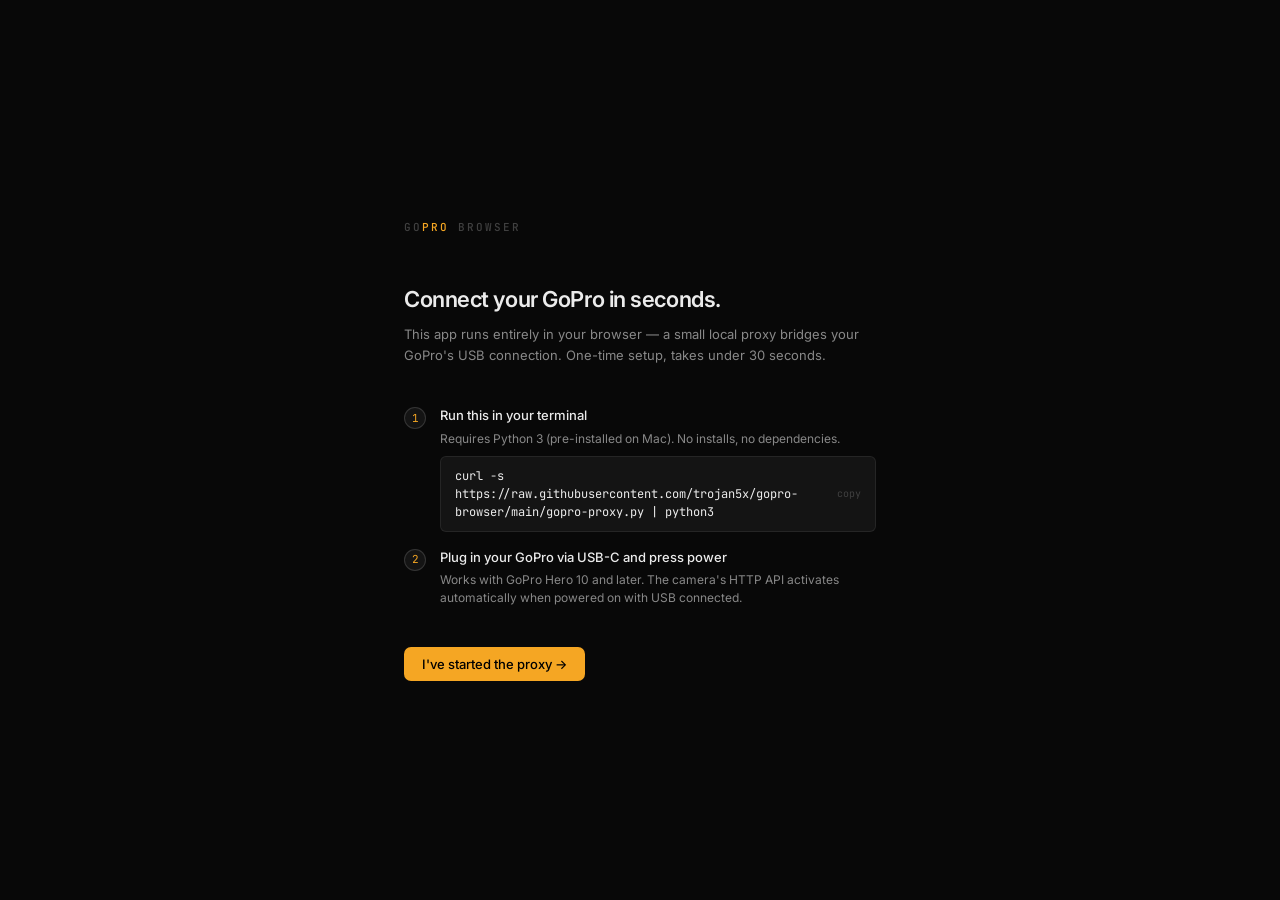
==== commit aea8d15d: "Simplify splash: one-liner curl command, remove download step" ====
--- a/gopro-browser.html
+++ b/gopro-browser.html
@@ -378,21 +378,13 @@
       <div class="splash-step">
         <div class="splash-step-num">1</div>
         <div class="splash-step-body">
-          <div class="splash-step-label">Download the proxy script</div>
-          <div class="splash-step-desc">A single Python file — no installs, no dependencies.</div>
-          <div class="splash-code" onclick="downloadProxy()"><span>gopro-proxy.py</span><span class="splash-code-copy">download ↓</span></div>
+          <div class="splash-step-label">Run this in your terminal</div>
+          <div class="splash-step-desc">Requires Python 3 (pre-installed on Mac). No installs, no dependencies.</div>
+          <div class="splash-code" onclick="copyCmd(this)"><span>curl -s https://raw.githubusercontent.com/trojan5x/gopro-browser/main/gopro-proxy.py | python3</span><span class="splash-code-copy">copy</span></div>
         </div>
       </div>
       <div class="splash-step">
         <div class="splash-step-num">2</div>
-        <div class="splash-step-body">
-          <div class="splash-step-label">Run it in your terminal</div>
-          <div class="splash-step-desc">Requires Python 3 (pre-installed on Mac). Windows/Linux also work.</div>
-          <div class="splash-code" onclick="copyCmd(this)"><span>python3 gopro-proxy.py</span><span class="splash-code-copy">copy</span></div>
-        </div>
-      </div>
-      <div class="splash-step">
-        <div class="splash-step-num">3</div>
         <div class="splash-step-body">
           <div class="splash-step-label">Plug in your GoPro via USB-C and press power</div>
           <div class="splash-step-desc">Works with GoPro Hero 10 and later. The camera's HTTP API activates automatically when powered on with USB connected.</div>
@@ -404,7 +396,6 @@
         <div class="splash-dot-spin" id="splash-spin" style="display:none"></div>
         I've started the proxy →
       </button>
-      <button class="splash-btn secondary" onclick="downloadProxy()">Download proxy script</button>
     </div>
     <div id="splash-error" style="margin-top:14px;font-size:12px;color:var(--red);display:none">
       Proxy not detected at localhost:8765. Make sure the terminal shows "Serving on → http://localhost:8765" then try again.
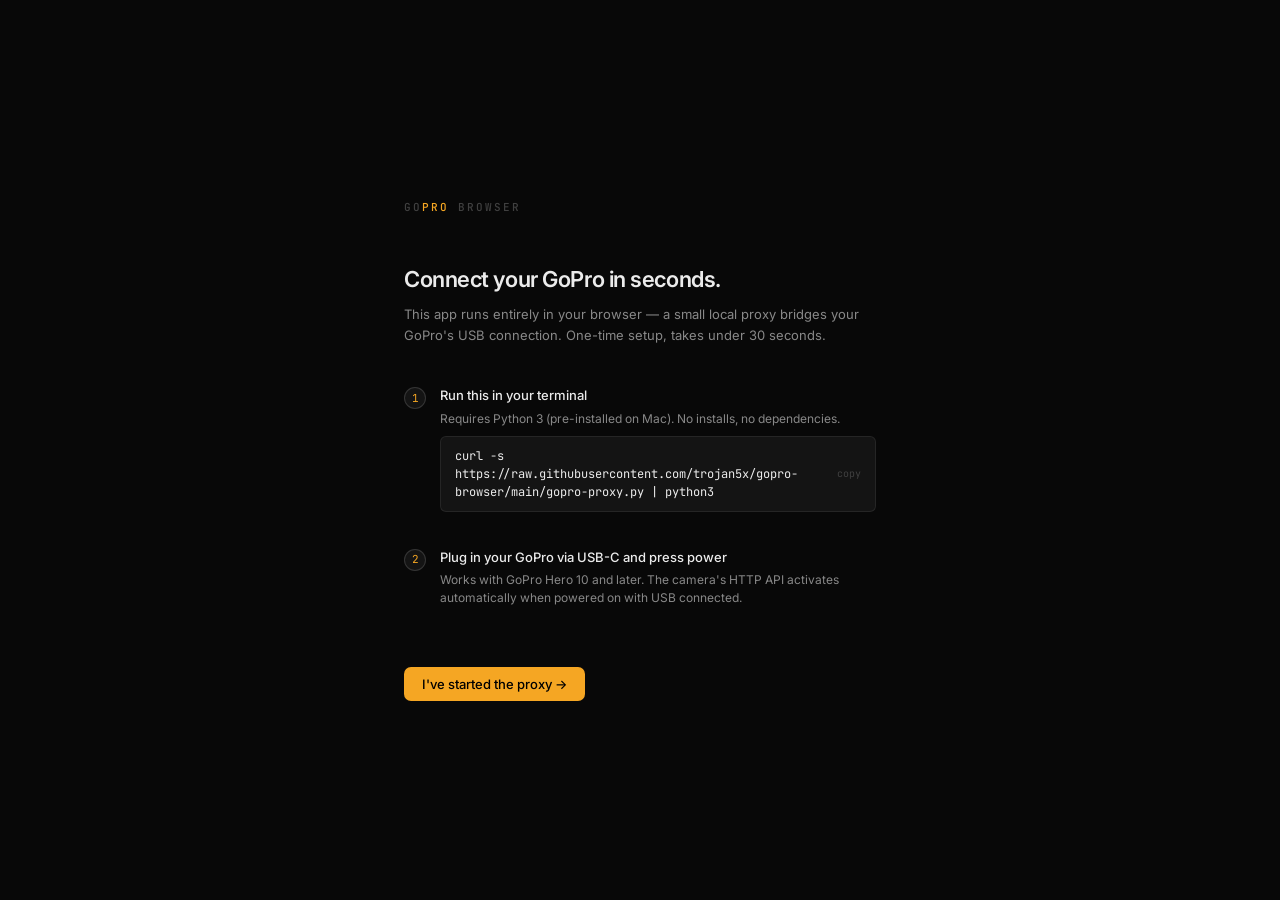
==== commit 9da3dc94: "Splash: two-phase check with checkmarks (proxy → camera)" ====
--- a/gopro-browser.html
+++ b/gopro-browser.html
@@ -362,8 +362,15 @@
 .splash-btn.secondary{background:var(--elevated);color:var(--text2);border:1px solid var(--border)}
 .splash-btn.secondary:hover{color:var(--text);border-color:var(--border-hi)}
 .splash-checking{font-size:12px;color:var(--text3);display:flex;align-items:center;gap:6px}
-.splash-dot-spin{width:8px;height:8px;border-radius:50%;border:1.5px solid var(--text3);border-top-color:var(--accent);animation:spin .7s linear infinite}
+.splash-dot-spin{width:8px;height:8px;border-radius:50%;border:1.5px solid var(--text3);border-top-color:var(--accent);animation:spin .7s linear infinite;flex-shrink:0}
 @keyframes spin{to{transform:rotate(360deg)}}
+.splash-step-num.done{background:var(--accent);border-color:var(--accent);color:#000}
+.splash-step-num.done::after{content:'✓';font-size:10px}
+.splash-step-num.done span{display:none}
+.splash-step-num.spinning{border-top-color:var(--accent);animation:spin .7s linear infinite}
+.splash-step.done .splash-step-label{color:var(--text2)}
+.splash-step.active .splash-step-label{color:var(--accent)}
+.splash-step-status{font-size:11px;margin-top:4px;min-height:16px}
 </style>
 </head>
 <body>
@@ -375,31 +382,31 @@
     <div class="splash-title">Connect your GoPro in seconds.</div>
     <div class="splash-sub">This app runs entirely in your browser — a small local proxy bridges your GoPro's USB connection. One-time setup, takes under 30 seconds.</div>
     <div class="splash-steps">
-      <div class="splash-step">
-        <div class="splash-step-num">1</div>
+      <div class="splash-step" id="ss1">
+        <div class="splash-step-num" id="ss1-num"><span>1</span></div>
         <div class="splash-step-body">
           <div class="splash-step-label">Run this in your terminal</div>
           <div class="splash-step-desc">Requires Python 3 (pre-installed on Mac). No installs, no dependencies.</div>
           <div class="splash-code" onclick="copyCmd(this)"><span>curl -s https://raw.githubusercontent.com/trojan5x/gopro-browser/main/gopro-proxy.py | python3</span><span class="splash-code-copy">copy</span></div>
+          <div class="splash-step-status" id="ss1-status"></div>
         </div>
       </div>
-      <div class="splash-step">
-        <div class="splash-step-num">2</div>
+      <div class="splash-step" id="ss2">
+        <div class="splash-step-num" id="ss2-num"><span>2</span></div>
         <div class="splash-step-body">
           <div class="splash-step-label">Plug in your GoPro via USB-C and press power</div>
           <div class="splash-step-desc">Works with GoPro Hero 10 and later. The camera's HTTP API activates automatically when powered on with USB connected.</div>
+          <div class="splash-step-status" id="ss2-status"></div>
         </div>
       </div>
     </div>
     <div class="splash-actions">
-      <button class="splash-btn primary" onclick="checkProxy()">
+      <button class="splash-btn primary" id="splash-btn" onclick="splashCheck()">
         <div class="splash-dot-spin" id="splash-spin" style="display:none"></div>
-        I've started the proxy →
+        <span id="splash-btn-label">I've started the proxy →</span>
       </button>
     </div>
-    <div id="splash-error" style="margin-top:14px;font-size:12px;color:var(--red);display:none">
-      Proxy not detected at localhost:8765. Make sure the terminal shows "Serving on → http://localhost:8765" then try again.
-    </div>
+    <div id="splash-error" style="margin-top:14px;font-size:12px;color:var(--red);display:none"></div>
   </div>
 </div>
 
@@ -540,11 +547,6 @@
           <svg class="empty-icon" viewBox="0 0 24 24" fill="none" stroke="currentColor" stroke-width="1"><rect x="2" y="7" width="20" height="14" rx="2"/><path d="M16 7V5a2 2 0 0 0-2-2h-4a2 2 0 0 0-2 2v2"/><line x1="12" y1="12" x2="12" y2="16"/><line x1="10" y1="14" x2="14" y2="14"/></svg>
           <div class="empty-title" id="empty-title">Not connected</div>
           <div class="empty-sub" id="empty-sub">Plug in your GoPro Hero 10 via USB-C, press the power button, then click <strong>Connect</strong>.</div>
-          <div class="code-block" id="setup-hint">
-            <div class="comment"># Make sure the proxy is running:</div>
-            <div><span class="cmd">python3 gopro-proxy.py</span></div>
-            <div class="comment"># Then open localhost:8765</div>
-          </div>
         </div>
         <div id="media-grid" class="hidden"></div>
       </div>
@@ -1702,16 +1704,76 @@
 }
 
 // ── SPLASH / PROXY DETECTION ─────────────────────────────────────────
-async function checkProxy() {
-  const btn = document.querySelector('#splash .splash-btn.primary');
+let splashPhase = 'proxy'; // 'proxy' | 'camera'
+
+function splashSetChecking(phase) {
   const spin = document.getElementById('splash-spin');
+  const btn  = document.getElementById('splash-btn');
   const err  = document.getElementById('splash-error');
-  btn.disabled = true; spin.style.display = 'flex'; err.style.display = 'none';
+  spin.style.display = 'flex'; btn.disabled = true; err.style.display = 'none';
+  if (phase === 'proxy') {
+    document.getElementById('ss1').classList.add('active');
+    document.getElementById('ss1-status').innerHTML = '<span style="color:var(--text3)">Checking…</span>';
+  } else {
+    document.getElementById('ss2').classList.add('active');
+    document.getElementById('ss2-status').innerHTML = '<span style="color:var(--text3)">Checking camera…</span>';
+  }
+}
+
+function splashSetDone(step) {
+  const num = document.getElementById(`ss${step}-num`);
+  num.classList.add('done');
+  document.getElementById(`ss${step}`).classList.remove('active');
+  document.getElementById(`ss${step}`).classList.add('done');
+  document.getElementById(`ss${step}-status`).innerHTML = '<span style="color:var(--green)">✓ Ready</span>';
+}
+
+function splashSetError(step, msg) {
+  const spin = document.getElementById('splash-spin');
+  const btn  = document.getElementById('splash-btn');
+  const err  = document.getElementById('splash-error');
+  spin.style.display = 'none'; btn.disabled = false;
+  document.getElementById(`ss${step}-status`).innerHTML = `<span style="color:var(--red)">${msg}</span>`;
+  err.style.display = 'none';
+}
+
+async function splashCheck() {
+  if (splashPhase === 'proxy') {
+    splashSetChecking('proxy');
+    try {
+      const r = await fetch(`${PROXY_ORIGIN}/info`, { signal: AbortSignal.timeout(3000) });
+      if (r.ok) {
+        splashSetDone(1);
+        splashPhase = 'camera';
+        document.getElementById('splash-btn-label').textContent = 'Check camera →';
+        document.getElementById('splash-spin').style.display = 'none';
+        document.getElementById('splash-btn').disabled = false;
+        // Auto-proceed to camera check
+        await splashCheckCamera();
+        return;
+      }
+    } catch(_) {}
+    splashSetError(1, 'Not detected — make sure the terminal shows "Serving on → http://localhost:8765"');
+  } else {
+    await splashCheckCamera();
+  }
+}
+
+async function splashCheckCamera() {
+  splashSetChecking('camera');
   try {
-    const r = await fetch(`${PROXY_ORIGIN}/info`, { signal: AbortSignal.timeout(3000) });
-    if (r.ok) { hideSplash(); return; }
+    const r = await fetch(`${BASE_URL}/gopro/camera/info`, { signal: AbortSignal.timeout(4000) });
+    if (r.ok) {
+      splashSetDone(2);
+      await new Promise(res => setTimeout(res, 600));
+      hideSplash();
+      return;
+    }
   } catch(_) {}
-  spin.style.display = 'none'; btn.disabled = false; err.style.display = 'block';
+  splashSetError(2, 'Camera not found — plug in via USB-C and press the power button');
+  document.getElementById('splash-btn-label').textContent = 'Try again →';
+  document.getElementById('splash-spin').style.display = 'none';
+  document.getElementById('splash-btn').disabled = false;
 }
 
 function hideSplash() {
@@ -1719,24 +1781,24 @@
 }
 
 function copyCmd(el) {
-  navigator.clipboard.writeText('python3 gopro-proxy.py').catch(() => {});
+  const cmd = el.querySelector('span').textContent;
+  navigator.clipboard.writeText(cmd).catch(() => {});
   const copy = el.querySelector('.splash-code-copy');
   copy.textContent = 'copied!'; setTimeout(() => copy.textContent = 'copy', 1500);
 }
 
-function downloadProxy() {
-  const a = document.createElement('a');
-  a.href = `${PROXY_ORIGIN}/proxy-download`;
-  a.download = 'gopro-proxy.py'; a.click();
-}
-
-// Auto-detect proxy on load — skip splash if already running
+// Auto-detect on load — jump straight in if both proxy + camera are up
 (async () => {
   try {
     const r = await fetch(`${PROXY_ORIGIN}/info`, { signal: AbortSignal.timeout(1500) });
-    if (r.ok) { hideSplash(); return; }
+    if (!r.ok) return;
+    splashSetDone(1); splashPhase = 'camera';
+    const r2 = await fetch(`${BASE_URL}/gopro/camera/info`, { signal: AbortSignal.timeout(3000) });
+    if (r2.ok) { splashSetDone(2); await new Promise(res => setTimeout(res, 400)); hideSplash(); }
+    else {
+      document.getElementById('splash-btn-label').textContent = 'Check camera →';
+    }
   } catch(_) {}
-  // Not running — show splash (it's already visible by default)
 })();
 
 // ── KEYBOARD ──────────────────────────────────────────────────────────
